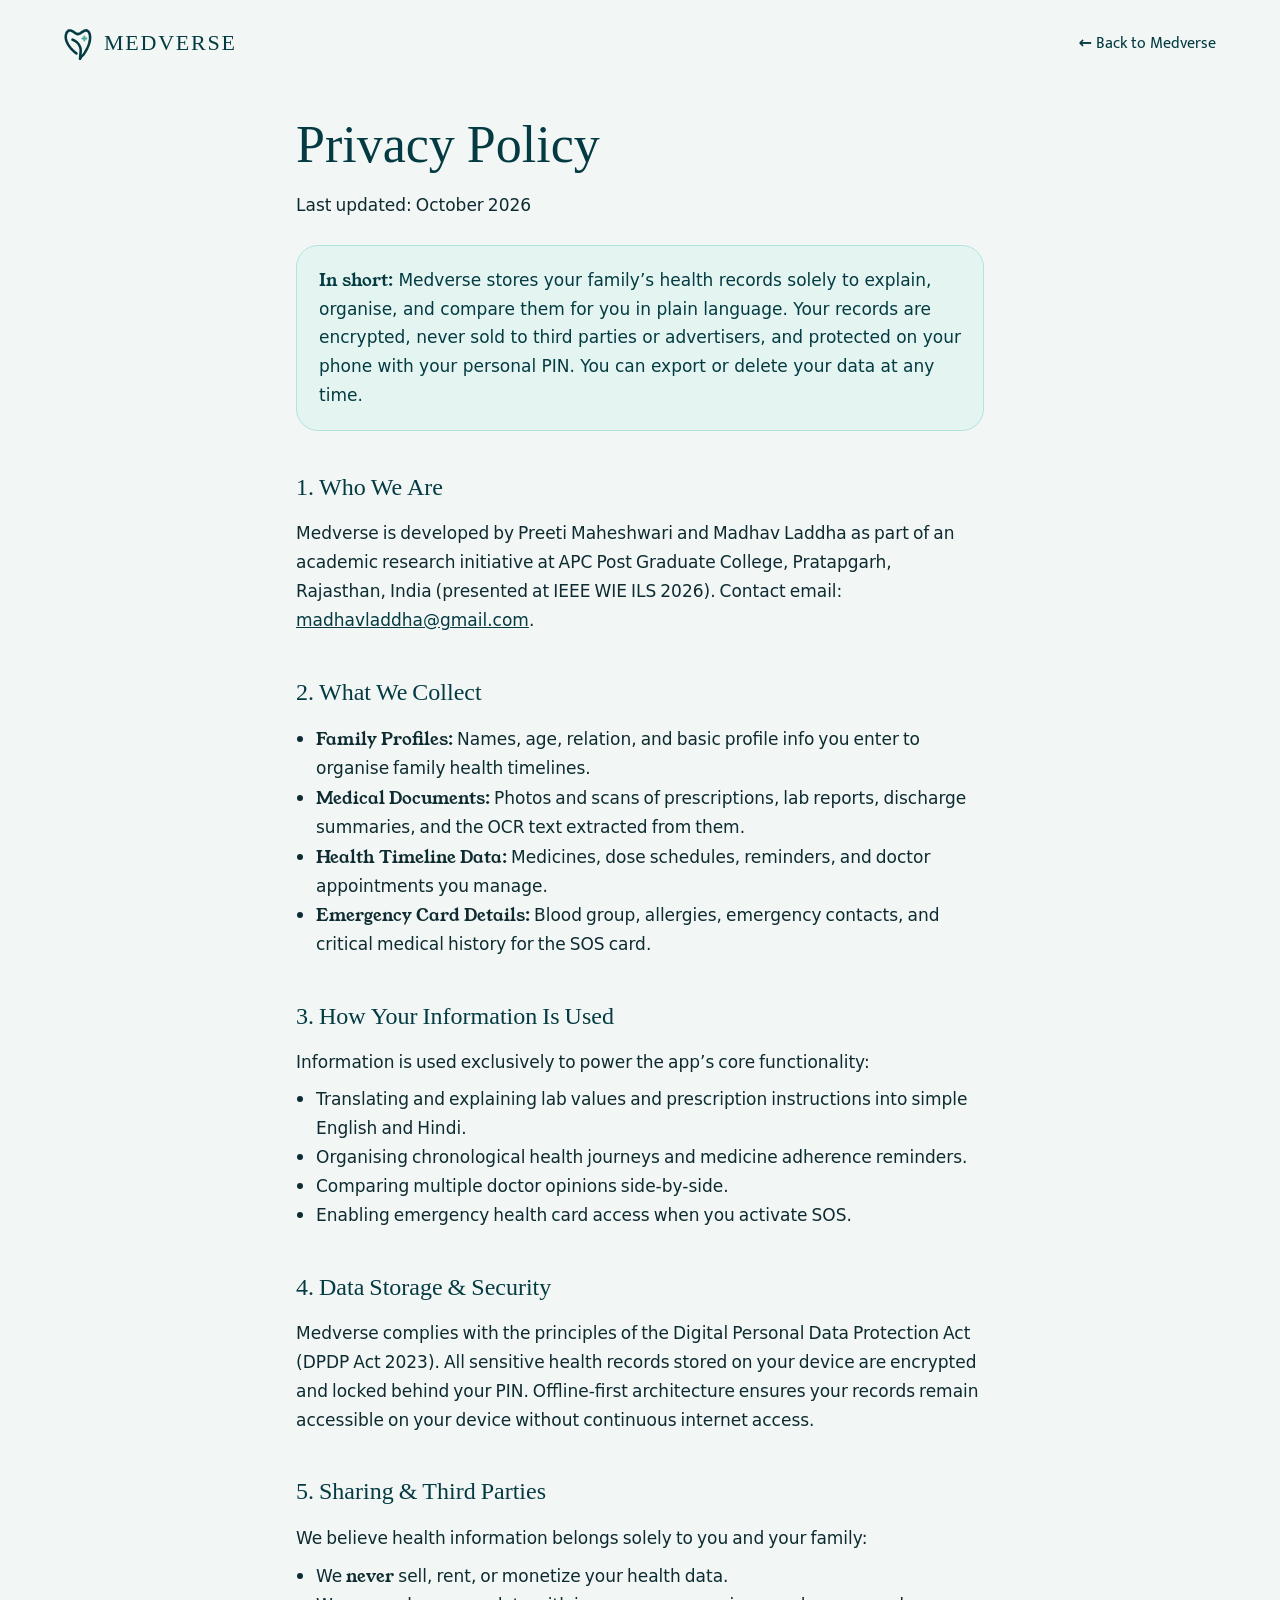
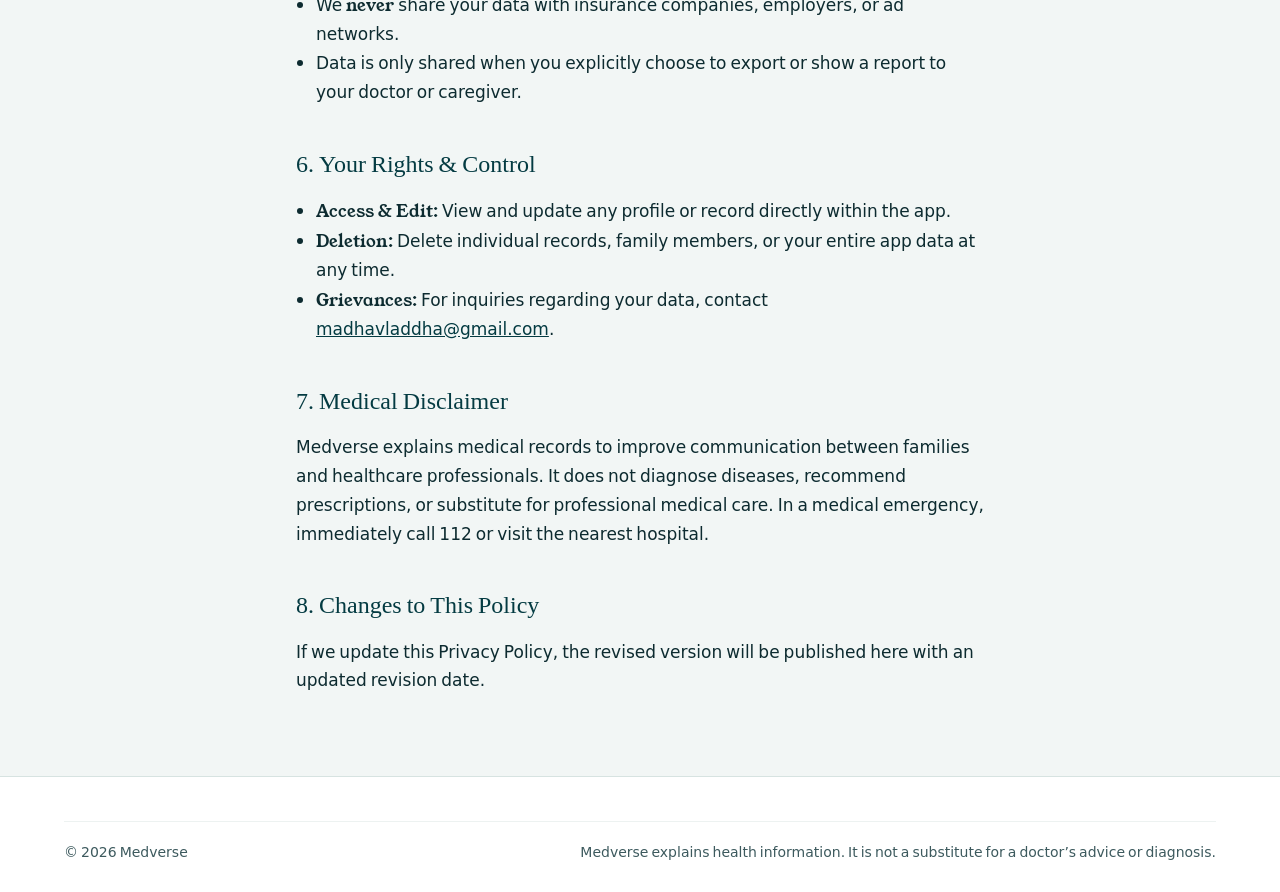
==== site/privacy.html @ 2104d615 "feat(site): complete Medverse showcase website with full bilingual UI, interactive app simulator, fo" ====
<!doctype html>
<html lang="en">
<head>
  <meta charset="utf-8">
  <meta name="viewport" content="width=device-width, initial-scale=1">
  <title>Privacy Policy — Medverse</title>
  <meta name="description" content="How Medverse handles and protects your family's health information.">
  <meta name="theme-color" content="#043B42">
  <meta name="robots" content="index, follow">
  <link rel="icon" href="assets/img/favicon.svg" type="image/svg+xml">
  <link rel="preconnect" href="https://fonts.googleapis.com">
  <link rel="preconnect" href="https://fonts.gstatic.com" crossorigin>
  <link href="https://fonts.googleapis.com/css2?family=Young+Serif&family=Figtree:wght@400;500;600;700&family=Tiro+Devanagari+Hindi&family=Mukta:wght@400;500;600;700&display=swap" rel="stylesheet">
  <link rel="stylesheet" href="assets/css/site.css">
  <style>
    .policy { max-width: 46rem; margin: 0 auto; padding: 2rem 1.5rem 5rem; }
    .policy h1 { font-family: var(--serif); font-size: clamp(2.25rem, 4.5vw, 3.25rem); line-height: 1.15; margin-bottom: .75rem; color: var(--brand); }
    .policy h2 { font-family: var(--serif); font-size: 1.5rem; margin: 2.5rem 0 .75rem; color: var(--brand); }
    .policy p, .policy li { font-size: 1.0625rem; line-height: 1.7; color: var(--ink); }
    .policy p + p { margin-top: .875rem; }
    .policy ul { padding-left: 1.25rem; margin: .5rem 0; }
    .policy .summary { background: var(--mint-soft); border-radius: var(--r-tile); padding: 1.25rem 1.375rem; margin: 1.5rem 0; border: 1px solid var(--mint); }
    .policy .summary p { color: var(--brand); font-weight: 500; }
    .back { display: inline-flex; align-items: center; gap: .5rem; min-height: 2.75rem; font-weight: 600; text-decoration: none; color: var(--brand); }
    .back:hover { text-decoration: underline; }
  </style>
</head>
<body>
<header class="site-header">
  <div class="wrap">
    <a class="brand" href="index.html" aria-label="Medverse home">
      <svg width="28" height="33" viewBox="-6 -6 99 112" fill="none" aria-hidden="true"><path d="M50.8 100 L55.4 92.8 L62.2 86.8 L67.1 79.6 L71.7 71.9 L76.1 63.5 L79.9 55.1 L82.8 46.7 L85 38.3 L86.2 29.9 L86.2 21.6 L84.8 13.2 L81.1 5.1 L73.9 0 L65.5 1.6 L57.7 6.3 L50.5 11.4 L42.1 13.7 L34 9.9 L26.9 4.9 L18.8 .7 L10.4 .6 L4 6.9 L.9 15.3 L0 23.7 L1 32 L3.7 40.4 L7.7 48.8 L12.5 56.3 L18.1 63.5 L24.5 70.1 L31.3 76.4 L38.2 81.7" stroke="#043B42" stroke-width="9" stroke-linecap="round" stroke-linejoin="round"/><path d="M23.9 32.9 L32.2 36.7 L39.7 42.1 L46 49.1 L50.4 57.2 L52.8 65.6 L53.1 72 L50.8 100" stroke="#043B42" stroke-width="9" stroke-linecap="round" stroke-linejoin="round"/><path d="M66 22v14M59 29h14" stroke="#4FA89E" stroke-width="7" stroke-linecap="round"/></svg>
      <span class="brand-word">MEDVERSE</span>
    </a>
    <a class="back" href="index.html">← Back to Medverse</a>
  </div>
</header>

<main class="policy">
  <h1>Privacy Policy</h1>
  <p class="muted">Last updated: October 2026</p>

  <div class="summary">
    <p><strong>In short:</strong> Medverse stores your family’s health records solely to explain, organise, and compare them for you in plain language. Your records are encrypted, never sold to third parties or advertisers, and protected on your phone with your personal PIN. You can export or delete your data at any time.</p>
  </div>

  <h2>1. Who We Are</h2>
  <p>Medverse is developed by Preeti Maheshwari and Madhav Laddha as part of an academic research initiative at APC Post Graduate College, Pratapgarh, Rajasthan, India (presented at IEEE WIE ILS 2026). Contact email: <a href="mailto:madhavladdha@gmail.com">madhavladdha@gmail.com</a>.</p>

  <h2>2. What We Collect</h2>
  <ul>
    <li><strong>Family Profiles:</strong> Names, age, relation, and basic profile info you enter to organise family health timelines.</li>
    <li><strong>Medical Documents:</strong> Photos and scans of prescriptions, lab reports, discharge summaries, and the OCR text extracted from them.</li>
    <li><strong>Health Timeline Data:</strong> Medicines, dose schedules, reminders, and doctor appointments you manage.</li>
    <li><strong>Emergency Card Details:</strong> Blood group, allergies, emergency contacts, and critical medical history for the SOS card.</li>
  </ul>

  <h2>3. How Your Information Is Used</h2>
  <p>Information is used exclusively to power the app’s core functionality:</p>
  <ul>
    <li>Translating and explaining lab values and prescription instructions into simple English and Hindi.</li>
    <li>Organising chronological health journeys and medicine adherence reminders.</li>
    <li>Comparing multiple doctor opinions side-by-side.</li>
    <li>Enabling emergency health card access when you activate SOS.</li>
  </ul>

  <h2>4. Data Storage &amp; Security</h2>
  <p>Medverse complies with the principles of the Digital Personal Data Protection Act (DPDP Act 2023). All sensitive health records stored on your device are encrypted and locked behind your PIN. Offline-first architecture ensures your records remain accessible on your device without continuous internet access.</p>

  <h2>5. Sharing &amp; Third Parties</h2>
  <p>We believe health information belongs solely to you and your family:</p>
  <ul>
    <li>We <strong>never</strong> sell, rent, or monetize your health data.</li>
    <li>We <strong>never</strong> share your data with insurance companies, employers, or ad networks.</li>
    <li>Data is only shared when you explicitly choose to export or show a report to your doctor or caregiver.</li>
  </ul>

  <h2>6. Your Rights &amp; Control</h2>
  <ul>
    <li><strong>Access &amp; Edit:</strong> View and update any profile or record directly within the app.</li>
    <li><strong>Deletion:</strong> Delete individual records, family members, or your entire app data at any time.</li>
    <li><strong>Grievances:</strong> For inquiries regarding your data, contact <a href="mailto:madhavladdha@gmail.com">madhavladdha@gmail.com</a>.</li>
  </ul>

  <h2>7. Medical Disclaimer</h2>
  <p>Medverse explains medical records to improve communication between families and healthcare professionals. It does not diagnose diseases, recommend prescriptions, or substitute for professional medical care. In a medical emergency, immediately call 112 or visit the nearest hospital.</p>

  <h2>8. Changes to This Policy</h2>
  <p>If we update this Privacy Policy, the revised version will be published here with an updated revision date.</p>
</main>

<footer class="site-footer">
  <div class="wrap">
    <div class="foot-bottom">
      <span>© 2026 Medverse</span>
      <span>Medverse explains health information. It is not a substitute for a doctor’s advice or diagnosis.</span>
    </div>
  </div>
</footer>
</body>
</html>
---- site/assets/css/site.css ----
/* Medverse website — same design tokens as the app (see DESIGN_SYSTEM.md in the app kit).
   All sizes are in rem so "Larger text" (html.is-comfort) scales the whole page. */

/* ---------- Fonts (self-hosted; Latin + Devanagari combined per family) ---------- */
@font-face { font-family: "MV Serif"; src: url("../fonts/young-serif-latin-400-normal.woff2") format("woff2"); font-weight: 400; font-display: swap; unicode-range: U+0000-00FF, U+0131, U+0152-0153, U+02BB-02BC, U+02C6, U+02DA, U+02DC, U+0304, U+0308, U+0329, U+2000-206F, U+20AC, U+2122, U+2191, U+2193, U+2212, U+2215, U+FEFF, U+FFFD; }
@font-face { font-family: "MV Serif"; src: url("../fonts/tiro-devanagari-hindi-devanagari-400-normal.woff2") format("woff2"); font-weight: 400; font-display: swap; unicode-range: U+0900-097F, U+1CD0-1CF9, U+200C-200D, U+20A8, U+20B9, U+20F0, U+25CC, U+A830-A839, U+A8E0-A8FF, U+11B00-11B09; }
@font-face { font-family: "MV Sans"; src: url("../fonts/figtree-latin-400-normal.woff2") format("woff2"); font-weight: 400; font-display: swap; unicode-range: U+0000-00FF, U+0131, U+0152-0153, U+02BB-02BC, U+02C6, U+02DA, U+02DC, U+0304, U+0308, U+0329, U+2000-206F, U+20AC, U+2122, U+2191, U+2193, U+2212, U+2215, U+FEFF, U+FFFD; }
@font-face { font-family: "MV Sans"; src: url("../fonts/figtree-latin-500-normal.woff2") format("woff2"); font-weight: 500; font-display: swap; unicode-range: U+0000-00FF, U+0131, U+0152-0153, U+02BB-02BC, U+02C6, U+02DA, U+02DC, U+0304, U+0308, U+0329, U+2000-206F, U+20AC, U+2122, U+2191, U+2193, U+2212, U+2215, U+FEFF, U+FFFD; }
@font-face { font-family: "MV Sans"; src: url("../fonts/figtree-latin-600-normal.woff2") format("woff2"); font-weight: 600; font-display: swap; unicode-range: U+0000-00FF, U+0131, U+0152-0153, U+02BB-02BC, U+02C6, U+02DA, U+02DC, U+0304, U+0308, U+0329, U+2000-206F, U+20AC, U+2122, U+2191, U+2193, U+2212, U+2215, U+FEFF, U+FFFD; }
@font-face { font-family: "MV Sans"; src: url("../fonts/figtree-latin-700-normal.woff2") format("woff2"); font-weight: 700; font-display: swap; unicode-range: U+0000-00FF, U+0131, U+0152-0153, U+02BB-02BC, U+02C6, U+02DA, U+02DC, U+0304, U+0308, U+0329, U+2000-206F, U+20AC, U+2122, U+2191, U+2193, U+2212, U+2215, U+FEFF, U+FFFD; }
@font-face { font-family: "MV Sans"; src: url("../fonts/mukta-devanagari-400-normal.woff2") format("woff2"); font-weight: 400; font-display: swap; unicode-range: U+0900-097F, U+1CD0-1CF9, U+200C-200D, U+20A8, U+20B9, U+20F0, U+25CC, U+A830-A839, U+A8E0-A8FF, U+11B00-11B09; }
@font-face { font-family: "MV Sans"; src: url("../fonts/mukta-devanagari-500-normal.woff2") format("woff2"); font-weight: 500; font-display: swap; unicode-range: U+0900-097F, U+1CD0-1CF9, U+200C-200D, U+20A8, U+20B9, U+20F0, U+25CC, U+A830-A839, U+A8E0-A8FF, U+11B00-11B09; }
@font-face { font-family: "MV Sans"; src: url("../fonts/mukta-devanagari-600-normal.woff2") format("woff2"); font-weight: 600; font-display: swap; unicode-range: U+0900-097F, U+1CD0-1CF9, U+200C-200D, U+20A8, U+20B9, U+20F0, U+25CC, U+A830-A839, U+A8E0-A8FF, U+11B00-11B09; }
@font-face { font-family: "MV Sans"; src: url("../fonts/mukta-devanagari-700-normal.woff2") format("woff2"); font-weight: 700; font-display: swap; unicode-range: U+0900-097F, U+1CD0-1CF9, U+200C-200D, U+20A8, U+20B9, U+20F0, U+25CC, U+A830-A839, U+A8E0-A8FF, U+11B00-11B09; }

/* ---------- Tokens ---------- */
:root {
  --brand: #043B42;
  --mint: #B2E4DE;
  --mint-soft: #E3F4F1;
  --mint-deep: #1F6F68;
  --ring-teal: #1F8C80;
  --bg: #F2F6F5;
  --surface: #FFFFFF;
  --ink: #0D2B30;
  --ink-2: #3D5A5E;
  --line: #D7E3E1;
  --line-soft: #EDF2F1;
  --track: #DCE7E5;
  --dashed: #9DB7B4;
  --alert: #B4410C;
  --alert-node: #D2571C;
  --alert-soft: #FCEBDD;
  --alert-ink: #8A3108;
  --sos: #B42318;
  --on-brand-muted: #D6EFEB;
  --plus: #4FA89E;

  --serif: "MV Serif", Georgia, "Noto Serif Devanagari", serif;
  --sans: "MV Sans", "Segoe UI", system-ui, -apple-system, "Noto Sans Devanagari", sans-serif;
  --mono: ui-monospace, "SFMono-Regular", Menlo, Consolas, monospace;

  --r-hero: 28px; --r-card: 24px; --r-tile: 22px; --r-pill: 999px;
  --shadow-card: 0 1px 0 var(--line), 0 16px 40px rgba(4, 59, 66, 0.08);
  --shadow-cta: 0 10px 24px rgba(4, 59, 66, 0.25);
  --track-wide: 0.16em; --track-small: 0.1em;
  --max: 75rem; /* 1200px */
  --pad: 1.5rem;
}
:root:lang(hi) { --track-wide: 0; --track-small: 0; }

/* ---------- Base ---------- */
*, *::before, *::after { box-sizing: border-box; }
html { font-size: 100%; -webkit-text-size-adjust: 100%; scroll-behavior: smooth; }
html.is-comfort { font-size: 118%; }
body { margin: 0; background: var(--bg); color: var(--ink); font-family: var(--sans); font-size: 1rem; line-height: 1.55; overflow-x: hidden; }
main { overflow-x: clip; }
img, svg { display: block; max-width: 100%; }
a { color: var(--brand); }
a:hover { color: var(--ink); }
button { font: inherit; color: inherit; }
h1, h2, h3 { margin: 0; font-weight: 400; }
p { margin: 0; }
:focus-visible { outline: 3px solid var(--ring-teal); outline-offset: 3px; border-radius: 6px; }
[hidden] { display: none !important; }
.visually-hidden { position: absolute !important; width: 1px; height: 1px; overflow: hidden; clip: rect(0 0 0 0); white-space: nowrap; }
.skip { position: absolute; left: 1rem; top: -4rem; z-index: 100; background: var(--brand); color: #fff; padding: .75rem 1rem; border-radius: 12px; text-decoration: none; font-weight: 700; }
.skip:focus { top: 1rem; }
@media (prefers-reduced-motion: reduce) { html { scroll-behavior: auto; } *, *::before, *::after { animation-duration: .001ms !important; animation-iteration-count: 1 !important; transition-duration: .001ms !important; } }

.wrap { max-width: var(--max); margin: 0 auto; padding-left: var(--pad); padding-right: var(--pad); }
.eyebrow { font-size: .875rem; font-weight: 700; letter-spacing: var(--track-wide); color: var(--mint-deep); }
.h2 { font-family: var(--serif); font-size: clamp(2rem, 3.8vw, 3rem); line-height: 1.18; text-wrap: balance; }
.lead { font-size: clamp(1.125rem, 1.6vw, 1.3125rem); line-height: 1.6; color: var(--ink-2); }
.body-lg { font-size: 1.1875rem; line-height: 1.6; color: var(--ink-2); }
.muted { color: var(--ink-2); }
.center { text-align: center; align-items: center; }
.stack { display: flex; flex-direction: column; }
.section-head { display: flex; flex-direction: column; gap: .875rem; }
.section-head.center { max-width: 49rem; margin: 0 auto; }

/* ---------- Buttons ---------- */
.btn { display: inline-flex; align-items: center; justify-content: center; gap: .75rem; min-height: 3.625rem; padding: 0 1.625rem; border-radius: var(--r-pill); font-size: 1.125rem; font-weight: 700; text-decoration: none; border: 0; cursor: pointer; }
.btn-primary { background: var(--brand); color: #fff; box-shadow: var(--shadow-cta); }
.btn-primary:hover { color: #fff; background: #06505a; }
.btn-primary svg { stroke: var(--mint); }
.btn-outline { border: 1.5px solid var(--dashed); color: var(--brand); font-weight: 600; font-size: 1.0625rem; }
.btn-outline:hover { background: var(--surface); }
.btn .sub { display: block; font-size: .8125rem; font-weight: 500; color: var(--mint); }
.btn-stack { display: flex; flex-direction: column; line-height: 1.2; text-align: left; }
.chip-btn { min-height: 2.75rem; padding: 0 1rem; border-radius: var(--r-pill); border: 1.5px solid var(--line); background: var(--surface); color: var(--brand); font-weight: 600; font-size: 1rem; cursor: pointer; display: inline-flex; align-items: center; gap: .25rem; text-decoration: none; }
.chip-btn[aria-pressed="true"] { background: var(--brand); border-color: var(--brand); color: var(--mint); }
.chip-btn.small-dl { background: var(--brand); color: #fff; border-color: var(--brand); font-weight: 700; font-size: .9375rem; }
.chip-btn.small-dl svg { stroke: var(--mint); }

/* segmented toggles */
.seg { display: inline-flex; flex-wrap: wrap; gap: .25rem; padding: .25rem; background: #E3ECEA; border-radius: var(--r-pill); align-self: flex-start; }
.seg button { min-height: 2.75rem; padding: 0 1rem; border: 0; border-radius: var(--r-pill); background: transparent; color: var(--brand); font-weight: 700; font-size: .9375rem; cursor: pointer; transition: background .2s, color .2s; }
.seg button[aria-pressed="true"] { background: var(--brand); color: #fff; box-shadow: 0 2px 6px rgba(4, 59, 66, .2); }

/* ---------- Header ---------- */
.site-header .wrap { display: flex; flex-wrap: wrap; row-gap: .75rem; align-items: center; justify-content: space-between; gap: 1.25rem; padding-top: 1.375rem; padding-bottom: 1.375rem; }
.brand { display: flex; align-items: center; gap: .75rem; text-decoration: none; color: var(--brand); }
.brand-word { font-family: var(--serif); font-size: 1.375rem; letter-spacing: .08em; }
.main-nav { display: flex; gap: .125rem; }
.main-nav a { padding: .75rem; font-size: 1rem; font-weight: 500; color: var(--ink-2); text-decoration: none; border-radius: 10px; }
.main-nav a:hover { color: var(--brand); background: var(--surface); }
.header-actions { display: flex; align-items: center; gap: .5rem; }
.comfort-btn { min-width: 3rem; font-family: var(--serif); align-items: baseline; }
.comfort-btn .a { font-size: 1.0625rem; } .comfort-btn .p { font-size: .8125rem; }
@media (max-width: 54rem) { .main-nav { display: none; } }
@media (max-width: 30rem) { .small-dl { display: none; } .brand-word { font-size: 1.125rem; } .site-header .wrap { gap: .75rem; } }

/* ---------- Hero ---------- */
.hero { display: grid; grid-template-columns: repeat(auto-fit, minmax(min(27.5rem, 100%), 1fr)); gap: 3rem; align-items: center; padding-top: 2rem; padding-bottom: 2.5rem; }
.hero-copy { display: flex; flex-direction: column; gap: 1.5rem; }
.hero h1 { font-family: var(--serif); font-size: clamp(2.5rem, 5.4vw, 4.25rem); line-height: 1.06; letter-spacing: -0.02em; text-wrap: balance; }
:lang(hi) .hero h1 { line-height: 1.3; letter-spacing: 0; }
.alt-line { display: flex; align-items: center; gap: .75rem; margin-top: -.375rem; font-family: var(--serif); font-size: 1.375rem; line-height: 1.4; color: var(--mint-deep); }
.alt-line::before { content: ""; flex: 0 0 1.75rem; height: 2px; background: var(--mint); border-radius: 1px; }
.cta-row { display: flex; flex-wrap: wrap; gap: .75rem; align-items: center; }
.trust { display: flex; flex-wrap: wrap; gap: .625rem 1.375rem; padding: 0; margin: 0; list-style: none; font-size: .9375rem; color: var(--ink-2); }
.trust li { display: flex; align-items: center; gap: .5rem; }

.hero-visual { position: relative; display: flex; justify-content: center; padding: 1.25rem 0; }
@media (min-width: 70.01rem) { .hero-visual { padding: 5.25rem 0; } }
.big-heart { position: absolute; left: 50%; top: 50%; width: 44rem; height: 50rem; transform: translate(-46%, -50%); z-index: 0; pointer-events: none; max-width: none; }
.hero-copy { position: relative; z-index: 1; }
.big-heart .h-outer, .big-heart .h-leaf { stroke-dasharray: 1; stroke-dashoffset: 1; }
.js .big-heart .h-outer { animation: mvHeart 2.6s cubic-bezier(.65,0,.35,1) .2s forwards; }
.js .big-heart .h-leaf { animation: mvHeart 1.2s cubic-bezier(.65,0,.35,1) 2.2s forwards; }
.big-heart .h-plus { transform-box: fill-box; transform-origin: center; }
.js .big-heart .h-plus { opacity: 0; animation: mvPlus .6s cubic-bezier(.34,1.56,.64,1) 3.1s forwards; }
html:not(.js) .big-heart .h-outer, html:not(.js) .big-heart .h-leaf { stroke-dashoffset: 0; }
@keyframes mvHeart { to { stroke-dashoffset: 0; } }
@keyframes mvPlus { 0% { transform: scale(0); opacity: 0; } 70% { transform: scale(1.25); opacity: 1; } 100% { transform: scale(1); opacity: 1; } }
@media (prefers-reduced-motion: reduce) { .big-heart .h-outer, .big-heart .h-leaf { stroke-dashoffset: 0 !important; animation: none !important; } .js .big-heart .h-plus { opacity: 1; animation: none; } }
@media (max-width: 45rem) { .big-heart { display: none; } }

.anno { position: absolute; z-index: 3; max-width: 17rem; border-radius: 16px; padding: .75rem .875rem; display: flex; flex-direction: column; gap: .25rem; box-shadow: 0 12px 30px rgba(4, 59, 66, .14); }
.anno b { font-size: .75rem; letter-spacing: var(--track-small); }
.anno span { font-size: .9375rem; font-weight: 600; line-height: 1.4; }
.anno-1 { left: 4%; top: 0; background: var(--surface); }
.anno-1 b { color: var(--mint-deep); }
.anno-2 { right: 4%; bottom: 0; background: var(--brand); color: #fff; }
.anno-2 b { color: var(--mint); }
@media (max-width: 70rem) { .anno { display: none; } }

.phone { position: relative; z-index: 1; width: 25.875rem; max-width: 100%; padding: .75rem; border-radius: 3.25rem; background: var(--ink); box-shadow: 0 40px 80px rgba(4, 59, 66, .28); }
.phone-screen { height: 47.5rem; max-height: 80vh; border-radius: 2.5rem; overflow-y: auto; overflow-x: hidden; background: var(--bg); overscroll-behavior: contain; position: relative; }

/* ---------- Thread connectors ---------- */
.link { display: flex; flex-direction: column; align-items: center; padding: .5rem 0; }
.link-line { width: 3px; height: 5.625rem; background: var(--mint); border-radius: 2px; transform-origin: top; }
.js .link-line { transform: scaleY(0); transition: transform .9s cubic-bezier(.65,0,.35,1); }
.js .link.is-in .link-line { transform: scaleY(1); }
.link-node { width: 1.75rem; height: 1.75rem; border-radius: 50%; background: var(--surface); border: 3px solid var(--brand); box-shadow: 0 0 0 6px rgba(4, 59, 66, .08); }

/* ---------- Sections ---------- */
.section { padding-top: 1.25rem; padding-bottom: 2.5rem; display: flex; flex-direction: column; gap: 2.125rem; }

.stats { display: grid; grid-template-columns: repeat(auto-fit, minmax(min(15rem, 100%), 1fr)); gap: 1rem; padding: 0; margin: 0; list-style: none; width: 100%; }
.stat { background: var(--surface); border-radius: var(--r-hero); padding: 1.75rem 1.375rem; display: flex; flex-direction: column; align-items: center; gap: 1rem; text-align: center; }
.ring { position: relative; width: 8.25rem; height: 8.25rem; }
.ring svg { width: 100%; height: 100%; transform: rotate(-90deg); }
.ring .num { position: absolute; inset: 0; display: flex; align-items: center; justify-content: center; font-family: var(--serif); font-size: 1.875rem; color: var(--brand); }
.ring.alert .num { color: var(--alert); }
.stat p { font-size: 1.0625rem; line-height: 1.5; font-weight: 500; }
.note { font-size: .875rem; color: var(--ink-2); }

/* How it works */
.steps { position: relative; display: flex; flex-direction: column; gap: 3.75rem; }
.steps::before { content: ""; position: absolute; left: 21px; top: 30px; bottom: 30px; width: 3px; background: var(--track); border-radius: 2px; }
.step { position: relative; display: flex; gap: 1.625rem; }
.step-num { flex: 0 0 44px; height: 44px; border-radius: 50%; background: var(--mint); color: var(--brand); display: flex; align-items: center; justify-content: center; font-family: var(--serif); font-size: 1.1875rem; position: relative; z-index: 1; }
.step-body { flex: 1; min-width: 0; display: grid; grid-template-columns: repeat(auto-fit, minmax(min(21.25rem, 100%), 1fr)); gap: 2rem; align-items: center; }
.step h3 { font-family: var(--serif); font-size: 2.125rem; line-height: 1.2; }
.step .text { display: flex; flex-direction: column; gap: .875rem; }
.demo { display: flex; flex-direction: column; gap: .75rem; min-width: 0; }
.card { background: var(--surface); border-radius: var(--r-hero); padding: 1.5rem; box-shadow: var(--shadow-card); display: flex; flex-direction: column; gap: .875rem; }
.swap-in { animation: mvFade .35s ease-out both; }
@keyframes mvFade { from { opacity: 0; transform: translateY(6px); } to { opacity: 1; transform: none; } }

.tag { flex: 0 0 auto; display: inline-block; font-size: .8125rem; font-weight: 700; padding: .3125rem .625rem; border-radius: var(--r-pill); white-space: nowrap; }
.tag-alert { color: var(--alert-ink); background: var(--alert-soft); }
.tag-mint { color: var(--mint-deep); background: var(--mint-soft); }
.tag-neutral { color: var(--ink-2); background: var(--bg); }
.row-between { display: flex; justify-content: space-between; align-items: center; gap: .5rem; flex-wrap: wrap; }
.mini-eyebrow { font-size: .8125rem; font-weight: 700; letter-spacing: var(--track-small); color: var(--ink-2); }

.printed { background: #FFFDF8; border: 1px solid #E5E0D3; border-radius: 20px; padding: 1.375rem; display: flex; flex-direction: column; gap: .625rem; font-family: var(--mono); font-size: .875rem; line-height: 1.6; color: #2E2A22; box-shadow: 0 16px 40px rgba(4, 59, 66, .08); overflow-x: auto; }
.printed .p-head { display: flex; justify-content: space-between; gap: .625rem; border-bottom: 1px dashed #CFC8B6; padding-bottom: .5rem; font-weight: 700; }
.printed .p-row { display: grid; grid-template-columns: minmax(7rem, 1.4fr) 4.375rem 4.375rem minmax(5rem, 1fr); gap: .375rem; }
.printed .p-row.hl { background: var(--alert-soft); margin: 0 -.5rem; padding: .125rem .5rem; border-radius: 6px; font-weight: 700; }
.printed .p-foot { border-top: 1px dashed #CFC8B6; padding-top: .5rem; }
.printed .p-note { font-family: var(--sans); font-size: .9375rem; color: #6B5F45; margin-top: .25rem; }

.value-line { display: flex; align-items: baseline; gap: .625rem; flex-wrap: wrap; }
.value-line .name { font-size: 1.1875rem; font-weight: 600; }
.value-line .big { font-family: var(--serif); font-size: 2.5rem; line-height: 1; color: var(--alert); }
.range { display: flex; flex-direction: column; gap: .375rem; }
.range .bar { position: relative; height: 12px; border-radius: 6px; background: var(--line-soft); }
.range .normal { position: absolute; left: 22%; width: 36%; top: 0; bottom: 0; background: var(--mint); border-radius: 6px; }
.range .dot { position: absolute; left: 84%; top: -5px; width: 22px; height: 22px; margin-left: -11px; border-radius: 50%; background: var(--alert); border: 3px solid #fff; box-shadow: 0 1px 4px rgba(0, 0, 0, .2); }
.range .labels { position: relative; height: 1.25rem; font-size: .8125rem; color: var(--ink-2); }
.range .labels span { position: absolute; }
.range .labels .l1 { left: 22%; } .range .labels .l2 { left: 40%; transform: translateX(-50%); font-weight: 600; color: var(--mint-deep); } .range .labels .l3 { left: 58%; transform: translateX(-50%); }
.pill-row { display: flex; gap: .625rem; flex-wrap: wrap; }
.soft-pill { min-height: 2.5rem; padding: 0 .875rem; border-radius: 1.25rem; font-size: .875rem; font-weight: 600; display: inline-flex; align-items: center; gap: .5rem; background: var(--bg); color: var(--ink-2); }
.soft-pill.mint { background: var(--mint-soft); color: var(--brand); font-weight: 700; }

.journey-head { display: flex; justify-content: space-between; align-items: baseline; gap: .625rem; }
.journey-head .t { font-family: var(--serif); font-size: 1.3125rem; }
.mini-thread { position: relative; list-style: none; margin: 0; padding: 0; }
.mini-thread::before { content: ""; position: absolute; left: calc(4.25rem + .625rem + 13px); top: 1.625rem; bottom: 2.125rem; width: 3px; background: var(--track); border-radius: 2px; }
.mini-thread li { position: relative; display: grid; grid-template-columns: 4.25rem 28px minmax(0, 1fr); column-gap: .625rem; padding: .75rem 0; }
.mini-thread li + li { border-top: 1px solid var(--line-soft); }
.mini-thread .d { font-size: .875rem; font-weight: 700; color: var(--brand); padding-top: .25rem; }
.mini-thread .n { width: 28px; height: 28px; border-radius: 50%; background: var(--mint-soft); display: flex; align-items: center; justify-content: center; position: relative; }
.mini-thread .n::after { content: ""; width: 10px; height: 10px; border-radius: 50%; background: var(--brand); }
.mini-thread .c { display: flex; flex-direction: column; gap: .25rem; min-width: 0; }
.mini-thread .c b { font-size: 1rem; font-weight: 600; line-height: 1.35; }
.mini-thread .c small { font-size: .875rem; color: var(--ink-2); line-height: 1.4; }
.mini-thread .tag, .tag.wrap { white-space: normal; line-height: 1.35; }

.cmp-title { font-family: var(--serif); font-size: 1.3125rem; }
.docs { display: grid; grid-template-columns: repeat(2, minmax(0, 1fr)); gap: .625rem; }
.doc { display: flex; gap: .625rem; align-items: center; border-radius: 16px; padding: .625rem .75rem; min-width: 0; }
.doc.a { background: var(--mint-soft); } .doc.b { background: var(--bg); }
.doc .letter { flex: 0 0 32px; height: 32px; border-radius: 50%; font-weight: 700; display: flex; align-items: center; justify-content: center; }
.doc.a .letter { background: var(--brand); color: var(--mint); }
.doc.b .letter { background: #fff; border: 2px solid var(--ink-2); color: var(--ink-2); }
.doc .who { display: flex; flex-direction: column; min-width: 0; }
.doc .who b { font-size: .9375rem; font-weight: 600; } .doc .who small { font-size: .8125rem; color: var(--ink-2); }
@media (max-width: 26rem) { .docs { grid-template-columns: 1fr; } }
.cmp-rows { display: flex; flex-direction: column; gap: .5rem; }
.cmp-row { display: flex; justify-content: space-between; gap: .625rem; align-items: flex-start; border: 1px solid var(--line-soft); border-radius: 14px; padding: .75rem .875rem; }
.cmp-row .what { display: flex; flex-direction: column; gap: .125rem; min-width: 0; }
.cmp-row .what b { font-size: .9375rem; font-weight: 600; }
.cmp-row .what span { font-size: .875rem; line-height: 1.5; color: var(--ink-2); white-space: pre-line; }
.agree-bar { display: flex; height: 12px; border-radius: 6px; overflow: hidden; gap: 3px; }
.legend { display: flex; flex-wrap: wrap; gap: .375rem 1rem; font-size: .8125rem; color: var(--ink-2); padding: 0; margin: 0; list-style: none; }
.legend li { display: flex; align-items: center; gap: .375rem; }
.legend i { width: 10px; height: 10px; border-radius: 50%; display: inline-block; }
.c-agree { background: var(--mint); } .c-differ { background: var(--alert-node); } .c-one { background: var(--track); }
.fake-btn { min-height: 3rem; border-radius: 1.5rem; background: var(--brand); color: #fff; font-size: 1rem; font-weight: 600; display: flex; align-items: center; justify-content: center; text-align: center; padding: 0 1rem; }

/* Features */
.features { display: grid; grid-template-columns: repeat(auto-fit, minmax(min(19rem, 100%), 1fr)); gap: .875rem; padding: 0; margin: 0; list-style: none; }
.feature { background: var(--surface); border-radius: var(--r-card); padding: 1.375rem; display: flex; flex-direction: column; gap: .75rem; }
.feature .ico { width: 48px; height: 48px; border-radius: 16px; background: var(--mint-soft); display: flex; align-items: center; justify-content: center; }
.feature .ico.warn { background: var(--alert-soft); }
.feature h3 { font-family: var(--sans); font-size: 1.1875rem; font-weight: 700; }
.feature p { font-size: 1rem; line-height: 1.55; color: var(--ink-2); }

/* Safety */
.safety { background: var(--brand); color: #fff; }
.safety .wrap { padding-top: 5rem; padding-bottom: 5rem; display: grid; grid-template-columns: repeat(auto-fit, minmax(min(26.25rem, 100%), 1fr)); gap: 3rem; align-items: start; }
.safety .eyebrow { color: var(--mint); }
.safety h2 { font-family: var(--serif); font-size: clamp(2.5rem, 5vw, 4rem); line-height: 1.12; white-space: pre-line; }
.safety .intro { font-size: 1.1875rem; line-height: 1.6; color: var(--on-brand-muted); max-width: 30em; }
.promises { display: flex; flex-direction: column; gap: .75rem; padding: 0; margin: 0; list-style: none; }
.promise { display: flex; gap: 1rem; align-items: flex-start; background: rgba(255,255,255,.06); border: 1px solid rgba(178,228,222,.2); border-radius: var(--r-tile); padding: 1.25rem; }
.promise .tick { flex: 0 0 36px; height: 36px; border-radius: 50%; background: var(--mint); display: flex; align-items: center; justify-content: center; }
.promise b { display: block; font-size: 1.125rem; line-height: 1.35; margin-bottom: .25rem; }
.promise span { font-size: 1rem; line-height: 1.55; color: var(--on-brand-muted); }

/* FAQ */
.faq { max-width: 55rem; margin: 0 auto; padding-top: 5rem; display: flex; flex-direction: column; gap: 1.75rem; }
.faq-list { display: flex; flex-direction: column; gap: .625rem; }
.faq details { background: var(--surface); border-radius: var(--r-tile); box-shadow: 0 1px 0 var(--line); transition: box-shadow .2s; }
.faq details[open] { box-shadow: var(--shadow-card); }
.faq summary { list-style: none; cursor: pointer; min-height: 4rem; padding: 1rem 1.25rem; display: flex; align-items: center; justify-content: space-between; gap: 1rem; font-size: 1.125rem; font-weight: 700; line-height: 1.4; border-radius: var(--r-tile); }
.faq summary::-webkit-details-marker { display: none; }
.faq .pm { flex: 0 0 36px; height: 36px; border-radius: 50%; background: var(--mint-soft); color: var(--brand); display: flex; align-items: center; justify-content: center; transition: transform .25s, background .2s; }
.faq details[open] .pm { transform: rotate(45deg); background: var(--brand); color: var(--mint); }
.faq details p { padding: 0 1.25rem 1.25rem; font-size: 1.0625rem; line-height: 1.6; color: var(--ink-2); }

/* Download */
.download { padding-top: 5rem; padding-bottom: 2.5rem; }
.dl-card { background: var(--surface); border-radius: 2.25rem; padding: clamp(1.5rem, 4vw, 3rem); display: grid; grid-template-columns: repeat(auto-fit, minmax(min(25rem, 100%), 1fr)); gap: 2.5rem; box-shadow: 0 1px 0 var(--line), 0 20px 50px rgba(4, 59, 66, .08); }
.dl-card .btn { align-self: flex-start; min-height: 3.75rem; }
.chips { display: flex; flex-wrap: wrap; gap: .5rem; padding: 0; margin: 0; list-style: none; }
.chips li { font-size: .875rem; font-weight: 600; color: var(--brand); background: var(--mint-soft); padding: .5rem .75rem; border-radius: var(--r-pill); }
.install { display: flex; flex-direction: column; gap: .875rem; padding: 0; margin: 0; list-style: none; counter-reset: s; }
.install li { display: flex; gap: .875rem; align-items: flex-start; font-size: 1.0625rem; line-height: 1.55; counter-increment: s; }
.install li::before { content: counter(s); flex: 0 0 36px; height: 36px; border-radius: 50%; background: var(--brand); color: var(--mint); display: flex; align-items: center; justify-content: center; font-family: var(--serif); margin-top: -.25rem; }
.qr { display: flex; gap: 1rem; align-items: center; background: var(--bg); border-radius: var(--r-tile); padding: 1rem; margin-top: .375rem; }
.qr-box { flex: 0 0 6.5rem; height: 6.5rem; border-radius: 14px; background: #fff; display: flex; align-items: center; justify-content: center; overflow: hidden; }
.qr-box.placeholder { border: 2px dashed var(--dashed); font-size: .75rem; font-weight: 600; color: var(--ink-2); text-align: center; padding: .375rem; }

/* Team */
.team { padding-top: 2.5rem; padding-bottom: 4.375rem; display: flex; flex-direction: column; gap: 1.875rem; }
.people { display: grid; grid-template-columns: repeat(auto-fit, minmax(min(20rem, 100%), 1fr)); gap: .875rem; }
.person { background: var(--surface); border-radius: var(--r-hero); padding: 1.5rem; display: flex; gap: 1.125rem; align-items: flex-start; }
.avatar { position: relative; flex: 0 0 72px; height: 72px; border-radius: 50%; border: 4px solid var(--ring-teal); display: flex; align-items: center; justify-content: center; }
.avatar span { width: 54px; height: 54px; border-radius: 50%; display: flex; align-items: center; justify-content: center; font-weight: 700; font-size: 1.125rem; background: var(--mint-soft); color: var(--brand); }
.avatar.dark span { background: var(--brand); color: var(--mint); }
.person h3 { font-family: var(--serif); font-size: 1.4375rem; }
.person .role { font-size: .9375rem; font-weight: 700; color: var(--mint-deep); }
.person p { font-size: 1rem; line-height: 1.55; color: var(--ink-2); margin-top: .375rem; }
.academic { display: flex; flex-wrap: wrap; align-items: center; gap: .875rem 1.5rem; background: var(--mint-soft); border-radius: var(--r-tile); padding: 1.125rem 1.375rem; }
.academic b { font-size: .8125rem; letter-spacing: var(--track-small); color: var(--mint-deep); }
.academic strong { font-size: 1rem; color: var(--brand); }

/* Footer */
.site-footer { border-top: 1px solid var(--line); background: var(--surface); }
.site-footer .wrap { padding-top: 2.75rem; padding-bottom: 1.75rem; display: flex; flex-direction: column; gap: 1.75rem; }
.foot-grid { display: grid; grid-template-columns: repeat(auto-fit, minmax(min(13.75rem, 100%), 1fr)); gap: 1.75rem; }
.foot-grid h2 { font-family: var(--sans); font-size: .8125rem; font-weight: 700; letter-spacing: var(--track-small); color: var(--ink-2); margin-bottom: .375rem; }
.foot-grid ul { list-style: none; margin: 0; padding: 0; }
.foot-grid a { font-size: 1rem; text-decoration: none; min-height: 2.25rem; display: inline-flex; align-items: center; }
.foot-bottom { display: flex; flex-wrap: wrap; justify-content: space-between; gap: .625rem; border-top: 1px solid var(--line-soft); padding-top: 1.25rem; font-size: .875rem; color: var(--ink-2); }

/* =================== App demo inside the phone =================== */
.app { font-size: 1rem; color: var(--ink); padding-bottom: 6.5rem; }
.app-top { padding: 1.25rem 1.25rem 0; display: flex; flex-direction: column; gap: .75rem; }
.app-row { display: flex; align-items: center; justify-content: space-between; gap: .625rem; }
.app-hello { display: flex; align-items: center; gap: .625rem; color: var(--ink-2); font-weight: 500; }
.app-bell { position: relative; width: 44px; height: 44px; border-radius: 50%; border: 1.5px solid var(--line); background: #fff; display: flex; align-items: center; justify-content: center; }
.app-bell i { position: absolute; top: -4px; right: -4px; min-width: 20px; height: 20px; border-radius: 10px; background: var(--alert); color: #fff; font-style: normal; font-size: .75rem; font-weight: 700; display: flex; align-items: center; justify-content: center; border: 2px solid var(--bg); padding: 0 4px; }
.app-sos { position: relative; overflow: hidden; height: 44px; padding: 0 1rem; border-radius: 22px; border: 0; background: var(--sos); color: #fff; font-weight: 700; letter-spacing: .08em; cursor: pointer; touch-action: none; user-select: none; -webkit-user-select: none; }
.app-sos .fill { position: absolute; inset: 0 auto 0 0; width: 0; background: rgba(255,255,255,.32); }
.app-sos.holding .fill { width: 100%; transition: width 1.5s linear; }
.app-sos span { position: relative; }
.app-title { display: flex; align-items: baseline; justify-content: space-between; gap: .5rem; }
.app-title h3 { font-family: var(--serif); font-size: 1.875rem; line-height: 1.2; }
.app-title small { font-size: .875rem; color: var(--ink-2); white-space: nowrap; }
.app-family { padding: 1rem .75rem 0; display: grid; grid-template-columns: repeat(4, minmax(0, 1fr)); gap: .25rem; }
.member { border: 0; background: transparent; border-radius: 18px; padding: .375rem 0; display: flex; flex-direction: column; align-items: center; gap: .375rem; cursor: pointer; transition: background .2s, box-shadow .2s; }
.member[aria-pressed="true"] { background: #fff; box-shadow: 0 6px 16px rgba(4,59,66,.1); }
.member .r { position: relative; width: 66px; height: 66px; display: flex; align-items: center; justify-content: center; }
.member .r svg { position: absolute; inset: 0; transform: rotate(-90deg); }
.member .r circle.fg { transition: stroke-dasharray .7s cubic-bezier(.65,0,.35,1); }
.member .seal { width: 50px; height: 50px; border-radius: 50%; display: flex; align-items: center; justify-content: center; font-weight: 700; background: var(--mint-soft); color: var(--brand); position: relative; }
.member[aria-pressed="true"] .seal { background: var(--brand); color: var(--mint); }
.member .nm { font-size: .9375rem; font-weight: 600; line-height: 1.15; }
.member .st { font-size: .8125rem; color: var(--ink-2); line-height: 1.15; text-align: center; }
.member .st.alert { color: #A63C0B; font-weight: 700; }
.member.ghost .r { border: 2px dashed var(--dashed); border-radius: 50%; }
.member.ghost .nm { color: var(--mint-deep); }
.today { margin: 1rem 1.25rem 0; border-radius: var(--r-hero); background: #fff; overflow: hidden; box-shadow: 0 1px 0 var(--line), 0 10px 28px rgba(4,59,66,.08); }
.band { background: var(--brand); color: #fff; padding: 1.25rem 1.25rem 1.375rem; display: flex; flex-direction: column; gap: .375rem; transition: background .4s; }
.band.alert { background: #8A3108; }
.band small { font-size: .8125rem; font-weight: 600; letter-spacing: var(--track-small); color: var(--mint); }
.band.alert small { color: #FFD3B8; }
.band h4 { margin: 0; font-family: var(--serif); font-weight: 400; font-size: 1.5625rem; line-height: 1.25; }
.thread { list-style: none; margin: 0; padding: .5rem 1rem .625rem; }
.thread li { position: relative; display: grid; grid-template-columns: 4.125rem 28px minmax(0, 1fr); column-gap: .625rem; padding: .875rem 0; }
.thread li + li { border-top: 1px solid var(--line-soft); }
.thread .ln { position: absolute; left: calc(4.125rem + .625rem + 12.5px); top: 28px; bottom: -29px; width: 3px; border-radius: 2px; background: var(--track); transform-origin: top; animation: mvSeg .36s ease-in-out both; animation-delay: calc(var(--i) * 320ms + 320ms); z-index: 0; }
.thread .ln.done { background: var(--mint); } .thread .ln.alert { background: #F2B48F; }
.thread .t { font-size: .875rem; font-weight: 700; color: var(--brand); padding-top: .3125rem; line-height: 1.25; }
.thread .node { position: relative; z-index: 1; width: 28px; height: 28px; border-radius: 50%; display: flex; align-items: center; justify-content: center; animation: mvPop .42s cubic-bezier(.34,1.56,.64,1) both; animation-delay: calc(var(--i) * 320ms + 140ms); }
.thread .node.done { background: var(--mint); }
.thread .node.next { background: #fff; border: 3px solid var(--brand); box-shadow: 0 0 0 5px rgba(4,59,66,.1); }
.thread .node.later { background: #fff; border: 2px dashed #7FA6A1; }
.thread .node.alert { background: var(--alert-node); color: #fff; font-weight: 800; }
.thread .node.tick { animation: mvTick .52s cubic-bezier(.34,1.56,.64,1) both; }
.thread .body { display: flex; flex-direction: column; gap: .25rem; min-width: 0; animation: mvRise .42s ease-out both; animation-delay: calc(var(--i) * 320ms + 220ms); }
.thread .body b { font-size: 1.0625rem; font-weight: 600; line-height: 1.35; }
.thread .body b.dim { color: var(--ink-2); }
.thread .body small { font-size: .875rem; color: var(--ink-2); line-height: 1.45; }
.thread .act { align-self: flex-start; margin-top: .375rem; min-height: 44px; padding: 0 1.125rem; border-radius: 22px; border: 0; background: var(--brand); color: #fff; font-weight: 700; font-size: .9375rem; cursor: pointer; }
.thread .act.soft { background: var(--alert-soft); color: var(--alert-ink); }
.thread .tag { align-self: flex-start; margin-top: .25rem; }
@keyframes mvPop { from { transform: scale(.3); opacity: 0; } to { transform: scale(1); opacity: 1; } }
@keyframes mvRise { from { opacity: 0; transform: translateY(8px); } to { opacity: 1; transform: none; } }
@keyframes mvSeg { from { transform: scaleY(0); } to { transform: scaleY(1); } }
@keyframes mvTick { 0% { transform: scale(.6); } 60% { transform: scale(1.25); } 100% { transform: scale(1); } }
.app-section { padding: 1.75rem 1.25rem 0; display: flex; flex-direction: column; gap: .75rem; }
.app-section h4 { margin: 0; font-family: var(--serif); font-weight: 400; font-size: 1.4375rem; display: flex; align-items: center; gap: .625rem; }
.app-section h4 i { font-family: var(--sans); font-style: normal; font-size: .875rem; font-weight: 700; color: #fff; background: var(--alert); border-radius: 999px; padding: .1875rem .5625rem; }
.app-card { background: #fff; border-radius: var(--r-card); padding: 1.125rem; display: flex; flex-direction: column; gap: .875rem; box-shadow: 0 1px 0 var(--line), 0 8px 24px rgba(4,59,66,.06); }
.app-ask { background: #fff; border: 1.5px solid var(--line); border-radius: 30px; padding: .5rem .5rem .5rem 1.25rem; display: flex; align-items: center; gap: .75rem; min-height: 60px; }
.app-ask div { flex: 1; display: flex; flex-direction: column; } .app-ask b { font-size: 1rem; } .app-ask small { font-size: .875rem; color: var(--ink-2); }
.app-ask span { flex: 0 0 48px; height: 48px; border-radius: 50%; background: var(--mint); display: flex; align-items: center; justify-content: center; }
.app-pillars { display: grid; grid-template-columns: repeat(3, minmax(0, 1fr)); gap: .625rem; }
.app-pillars div { background: #fff; border-radius: var(--r-tile); padding: 1rem .75rem; display: flex; flex-direction: column; gap: .625rem; }
.app-pillars em { width: 44px; height: 44px; border-radius: 15px; background: var(--mint-soft); display: flex; align-items: center; justify-content: center; }
.app-pillars b { font-family: var(--serif); font-weight: 400; font-size: 1.0625rem; }
.app-nav { position: sticky; bottom: 0; margin-top: 1.75rem; background: #fff; border-top: 1px solid var(--line); height: 84px; display: grid; grid-template-columns: repeat(5, minmax(0, 1fr)); align-items: center; z-index: 4; }
.app-nav span { display: flex; flex-direction: column; align-items: center; gap: .25rem; font-size: .8125rem; color: var(--ink-2); font-weight: 500; }
.app-nav span.on { color: var(--brand); font-weight: 700; }
.app-nav .plus { width: 62px; height: 62px; margin-top: -30px; border-radius: 22px; background: var(--brand); display: flex; align-items: center; justify-content: center; border: 4px solid var(--bg); box-shadow: 0 8px 20px rgba(4,59,66,.3); }
.app-overlay { position: absolute; inset: 0; z-index: 10; background: rgba(66,10,6,.93); color: #fff; display: flex; flex-direction: column; align-items: center; text-align: center; gap: 1.5rem; padding: 7.5rem 1.75rem 2rem; }
.app-overlay .count { width: 150px; height: 150px; border-radius: 50%; background: var(--sos); display: flex; align-items: center; justify-content: center; font-family: var(--serif); font-size: 3.5rem; box-shadow: 0 0 0 14px rgba(229,72,77,.35); }
.app-overlay h4 { margin: 0; font-family: var(--serif); font-weight: 400; font-size: 1.5rem; line-height: 1.3; }
.app-overlay p { color: #FFD9D3; }
.app-overlay button { width: 100%; max-width: 20rem; height: 60px; border-radius: 30px; border: 0; background: #fff; color: #7A1610; font-size: 1.1875rem; font-weight: 700; cursor: pointer; margin-top: auto; }
.app-toast { position: absolute; left: 50%; top: 5rem; transform: translateX(-50%); width: calc(100% - 2.5rem); background: var(--ink); color: #fff; border-radius: 16px; padding: .75rem 1rem; font-size: .9375rem; text-align: center; z-index: 9; animation: mvFade .22s ease-out both; }
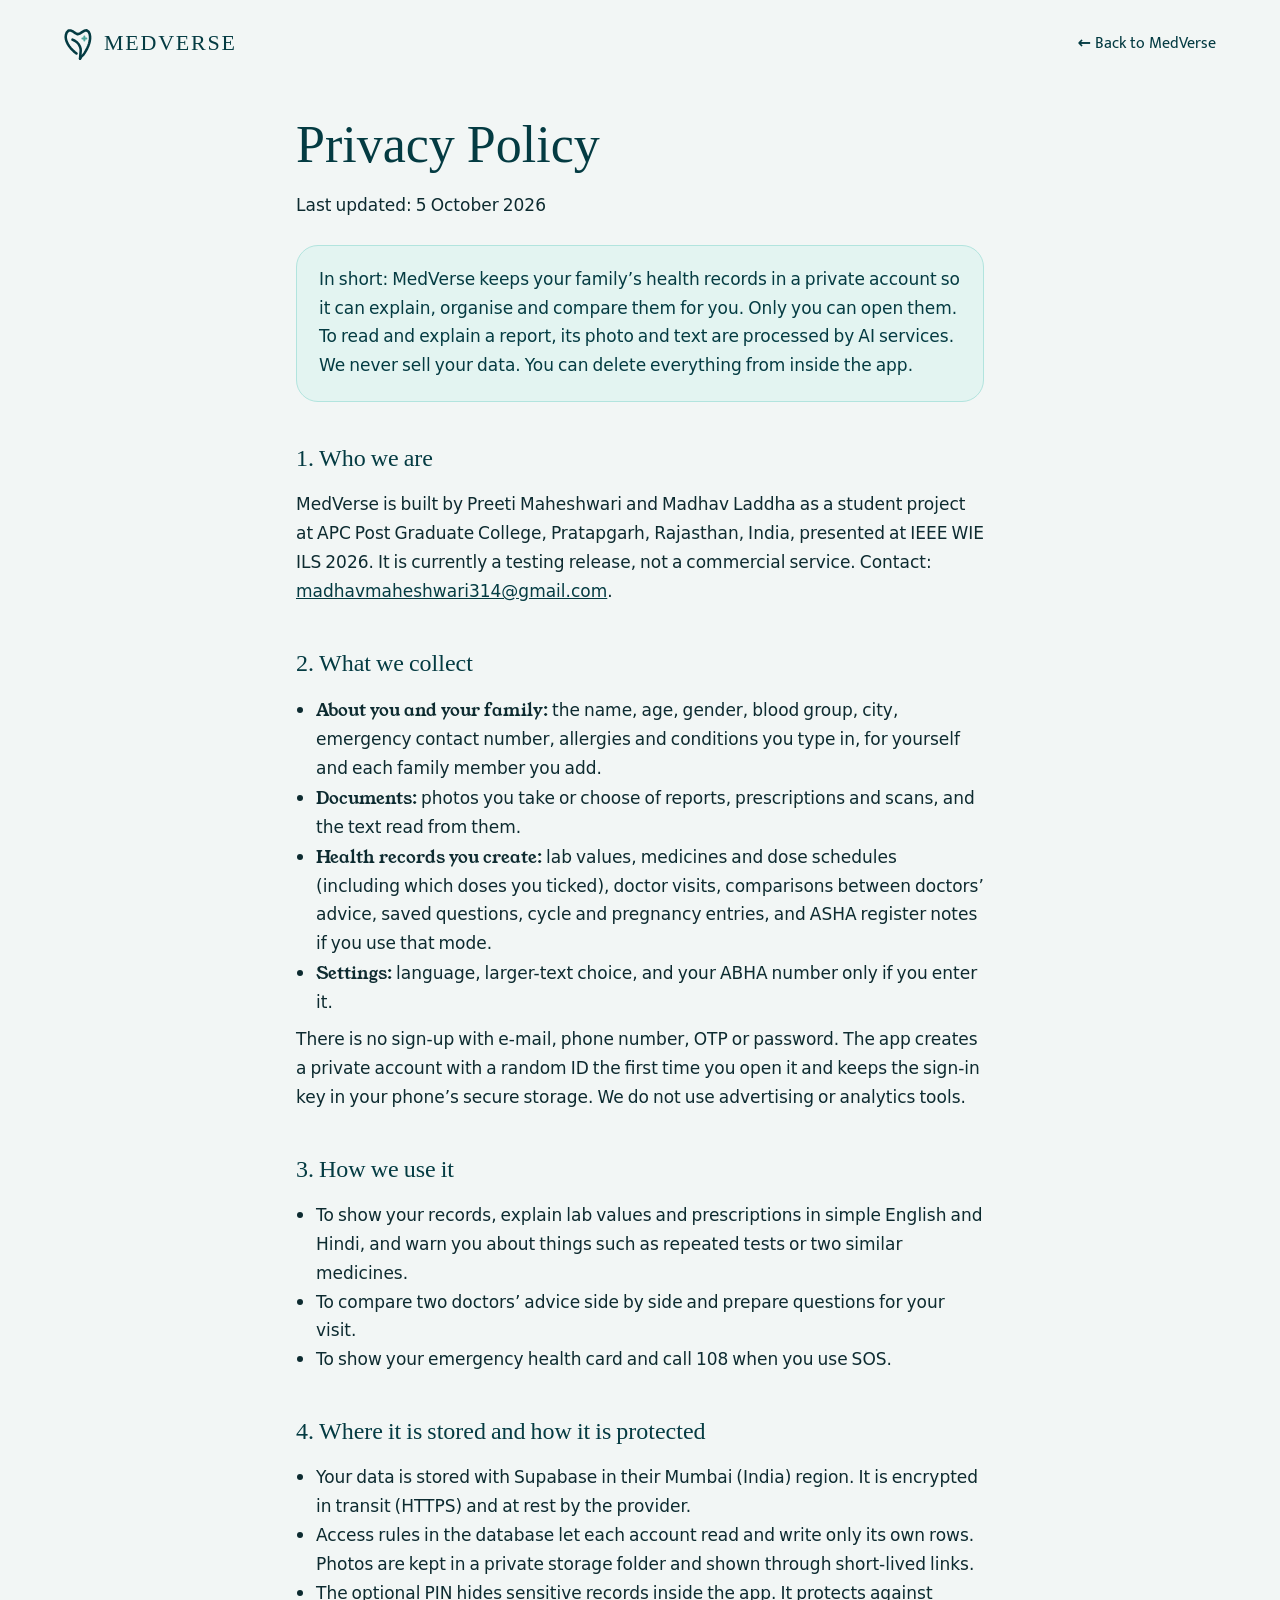
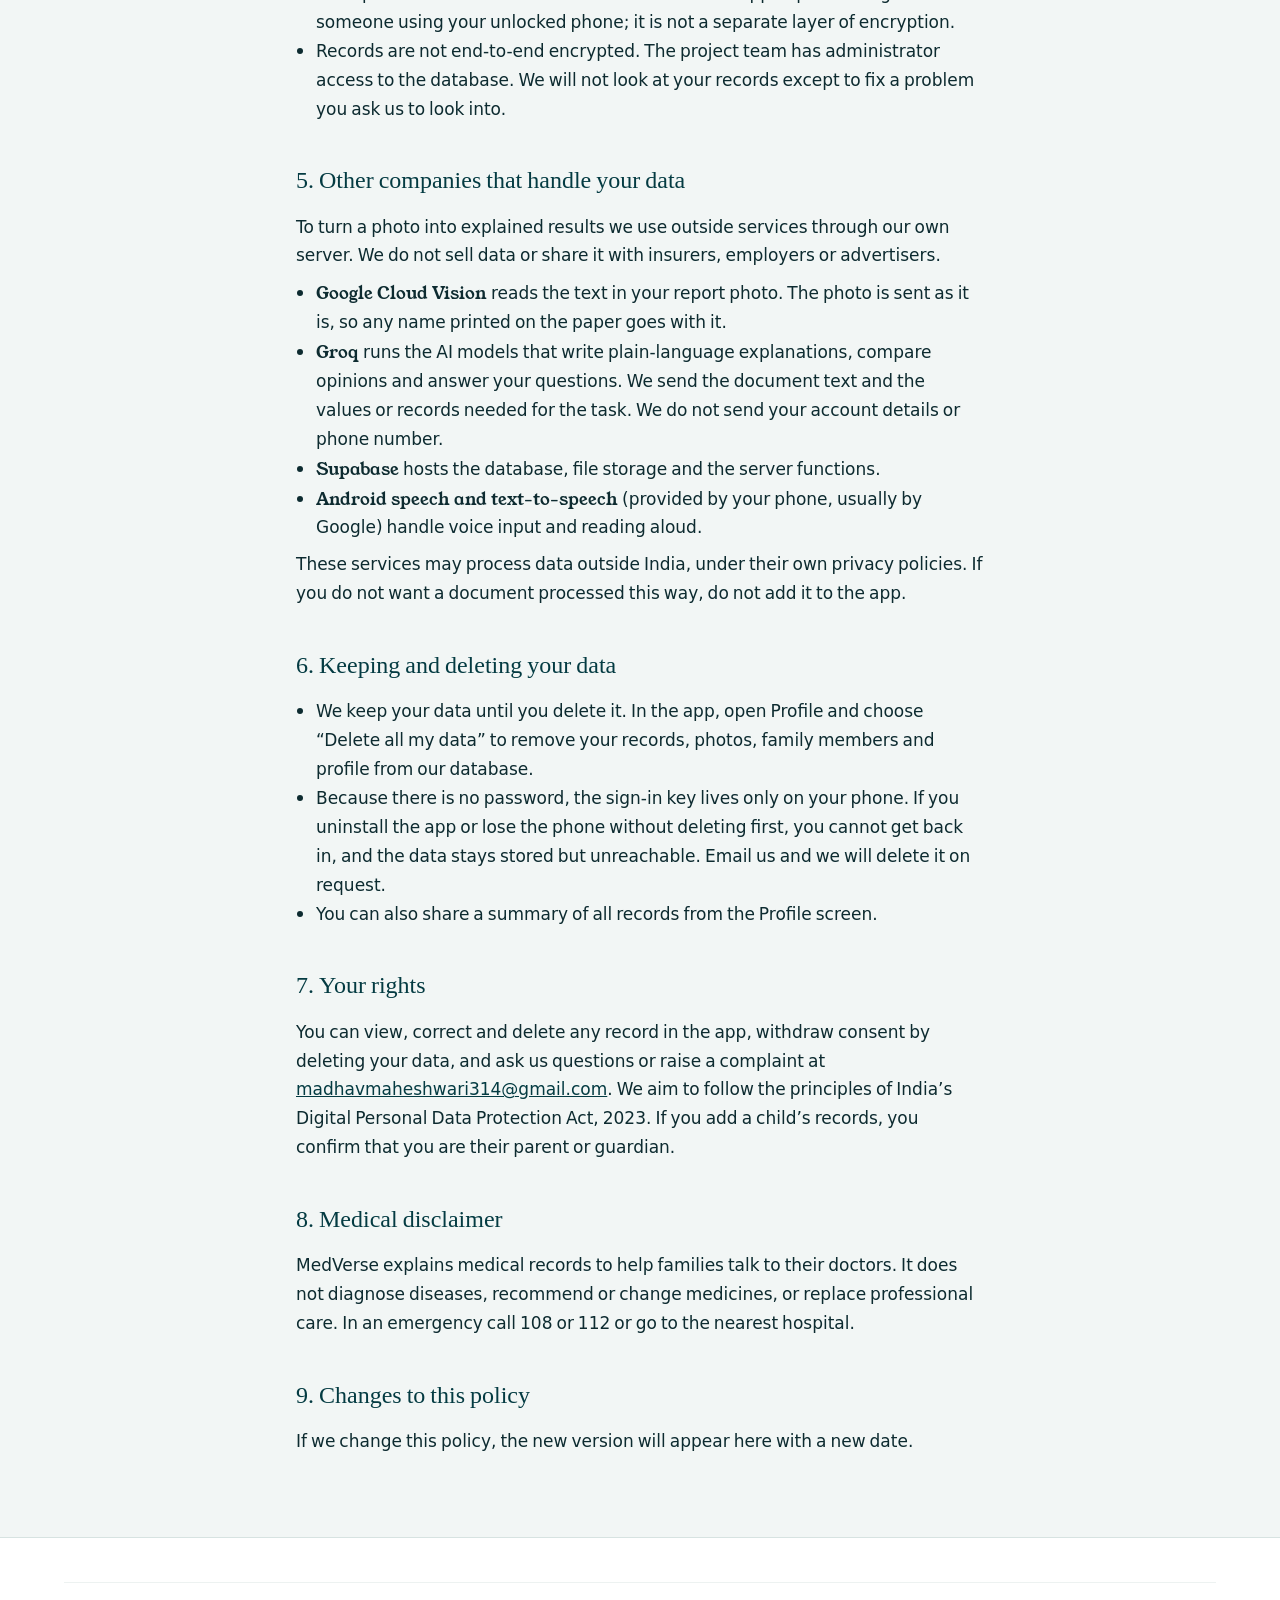
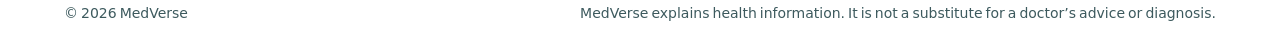
==== commit 35164693: "fix(site): correct survey stats to real data, rewrite privacy policy to match the app, fix FAQ/stat " ====
--- a/site/privacy.html
+++ b/site/privacy.html
@@ -3,14 +3,11 @@
 <head>
   <meta charset="utf-8">
   <meta name="viewport" content="width=device-width, initial-scale=1">
-  <title>Privacy Policy — Medverse</title>
-  <meta name="description" content="How Medverse handles and protects your family's health information.">
+  <title>Privacy Policy — MedVerse</title>
+  <meta name="description" content="How MedVerse handles and protects your family's health information.">
   <meta name="theme-color" content="#043B42">
   <meta name="robots" content="index, follow">
   <link rel="icon" href="assets/img/favicon.svg" type="image/svg+xml">
-  <link rel="preconnect" href="https://fonts.googleapis.com">
-  <link rel="preconnect" href="https://fonts.gstatic.com" crossorigin>
-  <link href="https://fonts.googleapis.com/css2?family=Young+Serif&family=Figtree:wght@400;500;600;700&family=Tiro+Devanagari+Hindi&family=Mukta:wght@400;500;600;700&display=swap" rel="stylesheet">
   <link rel="stylesheet" href="assets/css/site.css">
   <style>
     .policy { max-width: 46rem; margin: 0 auto; padding: 2rem 1.5rem 5rem; }
@@ -28,72 +25,81 @@
 <body>
 <header class="site-header">
   <div class="wrap">
-    <a class="brand" href="index.html" aria-label="Medverse home">
+    <a class="brand" href="index.html" aria-label="MedVerse home">
       <svg width="28" height="33" viewBox="-6 -6 99 112" fill="none" aria-hidden="true"><path d="M50.8 100 L55.4 92.8 L62.2 86.8 L67.1 79.6 L71.7 71.9 L76.1 63.5 L79.9 55.1 L82.8 46.7 L85 38.3 L86.2 29.9 L86.2 21.6 L84.8 13.2 L81.1 5.1 L73.9 0 L65.5 1.6 L57.7 6.3 L50.5 11.4 L42.1 13.7 L34 9.9 L26.9 4.9 L18.8 .7 L10.4 .6 L4 6.9 L.9 15.3 L0 23.7 L1 32 L3.7 40.4 L7.7 48.8 L12.5 56.3 L18.1 63.5 L24.5 70.1 L31.3 76.4 L38.2 81.7" stroke="#043B42" stroke-width="9" stroke-linecap="round" stroke-linejoin="round"/><path d="M23.9 32.9 L32.2 36.7 L39.7 42.1 L46 49.1 L50.4 57.2 L52.8 65.6 L53.1 72 L50.8 100" stroke="#043B42" stroke-width="9" stroke-linecap="round" stroke-linejoin="round"/><path d="M66 22v14M59 29h14" stroke="#4FA89E" stroke-width="7" stroke-linecap="round"/></svg>
       <span class="brand-word">MEDVERSE</span>
     </a>
-    <a class="back" href="index.html">← Back to Medverse</a>
+    <a class="back" href="index.html">← Back to MedVerse</a>
   </div>
 </header>
 
 <main class="policy">
   <h1>Privacy Policy</h1>
-  <p class="muted">Last updated: October 2026</p>
+  <p>Last updated: 5 October 2026</p>
 
   <div class="summary">
-    <p><strong>In short:</strong> Medverse stores your family’s health records solely to explain, organise, and compare them for you in plain language. Your records are encrypted, never sold to third parties or advertisers, and protected on your phone with your personal PIN. You can export or delete your data at any time.</p>
+    <p>In short: MedVerse keeps your family’s health records in a private account so it can explain, organise and compare them for you. Only you can open them. To read and explain a report, its photo and text are processed by AI services. We never sell your data. You can delete everything from inside the app.</p>
   </div>
 
-  <h2>1. Who We Are</h2>
-  <p>Medverse is developed by Preeti Maheshwari and Madhav Laddha as part of an academic research initiative at APC Post Graduate College, Pratapgarh, Rajasthan, India (presented at IEEE WIE ILS 2026). Contact email: <a href="mailto:madhavladdha@gmail.com">madhavladdha@gmail.com</a>.</p>
+  <h2>1. Who we are</h2>
+  <p>MedVerse is built by Preeti Maheshwari and Madhav Laddha as a student project at APC Post Graduate College, Pratapgarh, Rajasthan, India, presented at IEEE WIE ILS 2026. It is currently a testing release, not a commercial service. Contact: <a href="mailto:madhavmaheshwari314@gmail.com">madhavmaheshwari314@gmail.com</a>.</p>
 
-  <h2>2. What We Collect</h2>
+  <h2>2. What we collect</h2>
   <ul>
-    <li><strong>Family Profiles:</strong> Names, age, relation, and basic profile info you enter to organise family health timelines.</li>
-    <li><strong>Medical Documents:</strong> Photos and scans of prescriptions, lab reports, discharge summaries, and the OCR text extracted from them.</li>
-    <li><strong>Health Timeline Data:</strong> Medicines, dose schedules, reminders, and doctor appointments you manage.</li>
-    <li><strong>Emergency Card Details:</strong> Blood group, allergies, emergency contacts, and critical medical history for the SOS card.</li>
+    <li><b>About you and your family:</b> the name, age, gender, blood group, city, emergency contact number, allergies and conditions you type in, for yourself and each family member you add.</li>
+    <li><b>Documents:</b> photos you take or choose of reports, prescriptions and scans, and the text read from them.</li>
+    <li><b>Health records you create:</b> lab values, medicines and dose schedules (including which doses you ticked), doctor visits, comparisons between doctors’ advice, saved questions, cycle and pregnancy entries, and ASHA register notes if you use that mode.</li>
+    <li><b>Settings:</b> language, larger-text choice, and your ABHA number only if you enter it.</li>
+  </ul>
+  <p>There is no sign-up with e-mail, phone number, OTP or password. The app creates a private account with a random ID the first time you open it and keeps the sign-in key in your phone’s secure storage. We do not use advertising or analytics tools.</p>
+
+  <h2>3. How we use it</h2>
+  <ul>
+    <li>To show your records, explain lab values and prescriptions in simple English and Hindi, and warn you about things such as repeated tests or two similar medicines.</li>
+    <li>To compare two doctors’ advice side by side and prepare questions for your visit.</li>
+    <li>To show your emergency health card and call 108 when you use SOS.</li>
   </ul>
 
-  <h2>3. How Your Information Is Used</h2>
-  <p>Information is used exclusively to power the app’s core functionality:</p>
+  <h2>4. Where it is stored and how it is protected</h2>
   <ul>
-    <li>Translating and explaining lab values and prescription instructions into simple English and Hindi.</li>
-    <li>Organising chronological health journeys and medicine adherence reminders.</li>
-    <li>Comparing multiple doctor opinions side-by-side.</li>
-    <li>Enabling emergency health card access when you activate SOS.</li>
+    <li>Your data is stored with Supabase in their Mumbai (India) region. It is encrypted in transit (HTTPS) and at rest by the provider.</li>
+    <li>Access rules in the database let each account read and write only its own rows. Photos are kept in a private storage folder and shown through short-lived links.</li>
+    <li>The optional PIN hides sensitive records inside the app. It protects against someone using your unlocked phone; it is not a separate layer of encryption.</li>
+    <li>Records are not end-to-end encrypted. The project team has administrator access to the database. We will not look at your records except to fix a problem you ask us to look into.</li>
   </ul>
 
-  <h2>4. Data Storage &amp; Security</h2>
-  <p>Medverse complies with the principles of the Digital Personal Data Protection Act (DPDP Act 2023). All sensitive health records stored on your device are encrypted and locked behind your PIN. Offline-first architecture ensures your records remain accessible on your device without continuous internet access.</p>
+  <h2>5. Other companies that handle your data</h2>
+  <p>To turn a photo into explained results we use outside services through our own server. We do not sell data or share it with insurers, employers or advertisers.</p>
+  <ul>
+    <li><b>Google Cloud Vision</b> reads the text in your report photo. The photo is sent as it is, so any name printed on the paper goes with it.</li>
+    <li><b>Groq</b> runs the AI models that write plain-language explanations, compare opinions and answer your questions. We send the document text and the values or records needed for the task. We do not send your account details or phone number.</li>
+    <li><b>Supabase</b> hosts the database, file storage and the server functions.</li>
+    <li><b>Android speech and text-to-speech</b> (provided by your phone, usually by Google) handle voice input and reading aloud.</li>
+  </ul>
+  <p>These services may process data outside India, under their own privacy policies. If you do not want a document processed this way, do not add it to the app.</p>
 
-  <h2>5. Sharing &amp; Third Parties</h2>
-  <p>We believe health information belongs solely to you and your family:</p>
+  <h2>6. Keeping and deleting your data</h2>
   <ul>
-    <li>We <strong>never</strong> sell, rent, or monetize your health data.</li>
-    <li>We <strong>never</strong> share your data with insurance companies, employers, or ad networks.</li>
-    <li>Data is only shared when you explicitly choose to export or show a report to your doctor or caregiver.</li>
+    <li>We keep your data until you delete it. In the app, open Profile and choose “Delete all my data” to remove your records, photos, family members and profile from our database.</li>
+    <li>Because there is no password, the sign-in key lives only on your phone. If you uninstall the app or lose the phone without deleting first, you cannot get back in, and the data stays stored but unreachable. Email us and we will delete it on request.</li>
+    <li>You can also share a summary of all records from the Profile screen.</li>
   </ul>
 
-  <h2>6. Your Rights &amp; Control</h2>
-  <ul>
-    <li><strong>Access &amp; Edit:</strong> View and update any profile or record directly within the app.</li>
-    <li><strong>Deletion:</strong> Delete individual records, family members, or your entire app data at any time.</li>
-    <li><strong>Grievances:</strong> For inquiries regarding your data, contact <a href="mailto:madhavladdha@gmail.com">madhavladdha@gmail.com</a>.</li>
-  </ul>
+  <h2>7. Your rights</h2>
+  <p>You can view, correct and delete any record in the app, withdraw consent by deleting your data, and ask us questions or raise a complaint at <a href="mailto:madhavmaheshwari314@gmail.com">madhavmaheshwari314@gmail.com</a>. We aim to follow the principles of India’s Digital Personal Data Protection Act, 2023. If you add a child’s records, you confirm that you are their parent or guardian.</p>
 
-  <h2>7. Medical Disclaimer</h2>
-  <p>Medverse explains medical records to improve communication between families and healthcare professionals. It does not diagnose diseases, recommend prescriptions, or substitute for professional medical care. In a medical emergency, immediately call 112 or visit the nearest hospital.</p>
+  <h2>8. Medical disclaimer</h2>
+  <p>MedVerse explains medical records to help families talk to their doctors. It does not diagnose diseases, recommend or change medicines, or replace professional care. In an emergency call 108 or 112 or go to the nearest hospital.</p>
 
-  <h2>8. Changes to This Policy</h2>
-  <p>If we update this Privacy Policy, the revised version will be published here with an updated revision date.</p>
+  <h2>9. Changes to this policy</h2>
+  <p>If we change this policy, the new version will appear here with a new date.</p>
 </main>
 
 <footer class="site-footer">
   <div class="wrap">
     <div class="foot-bottom">
-      <span>© 2026 Medverse</span>
-      <span>Medverse explains health information. It is not a substitute for a doctor’s advice or diagnosis.</span>
+      <span>© 2026 MedVerse</span>
+      <span>MedVerse explains health information. It is not a substitute for a doctor’s advice or diagnosis.</span>
     </div>
   </div>
 </footer>
--- a/site/assets/css/site.css
+++ b/site/assets/css/site.css
@@ -5,11 +5,9 @@
 @font-face { font-family: "MV Serif"; src: url("../fonts/young-serif-latin-400-normal.woff2") format("woff2"); font-weight: 400; font-display: swap; unicode-range: U+0000-00FF, U+0131, U+0152-0153, U+02BB-02BC, U+02C6, U+02DA, U+02DC, U+0304, U+0308, U+0329, U+2000-206F, U+20AC, U+2122, U+2191, U+2193, U+2212, U+2215, U+FEFF, U+FFFD; }
 @font-face { font-family: "MV Serif"; src: url("../fonts/tiro-devanagari-hindi-devanagari-400-normal.woff2") format("woff2"); font-weight: 400; font-display: swap; unicode-range: U+0900-097F, U+1CD0-1CF9, U+200C-200D, U+20A8, U+20B9, U+20F0, U+25CC, U+A830-A839, U+A8E0-A8FF, U+11B00-11B09; }
 @font-face { font-family: "MV Sans"; src: url("../fonts/figtree-latin-400-normal.woff2") format("woff2"); font-weight: 400; font-display: swap; unicode-range: U+0000-00FF, U+0131, U+0152-0153, U+02BB-02BC, U+02C6, U+02DA, U+02DC, U+0304, U+0308, U+0329, U+2000-206F, U+20AC, U+2122, U+2191, U+2193, U+2212, U+2215, U+FEFF, U+FFFD; }
-@font-face { font-family: "MV Sans"; src: url("../fonts/figtree-latin-500-normal.woff2") format("woff2"); font-weight: 500; font-display: swap; unicode-range: U+0000-00FF, U+0131, U+0152-0153, U+02BB-02BC, U+02C6, U+02DA, U+02DC, U+0304, U+0308, U+0329, U+2000-206F, U+20AC, U+2122, U+2191, U+2193, U+2212, U+2215, U+FEFF, U+FFFD; }
 @font-face { font-family: "MV Sans"; src: url("../fonts/figtree-latin-600-normal.woff2") format("woff2"); font-weight: 600; font-display: swap; unicode-range: U+0000-00FF, U+0131, U+0152-0153, U+02BB-02BC, U+02C6, U+02DA, U+02DC, U+0304, U+0308, U+0329, U+2000-206F, U+20AC, U+2122, U+2191, U+2193, U+2212, U+2215, U+FEFF, U+FFFD; }
 @font-face { font-family: "MV Sans"; src: url("../fonts/figtree-latin-700-normal.woff2") format("woff2"); font-weight: 700; font-display: swap; unicode-range: U+0000-00FF, U+0131, U+0152-0153, U+02BB-02BC, U+02C6, U+02DA, U+02DC, U+0304, U+0308, U+0329, U+2000-206F, U+20AC, U+2122, U+2191, U+2193, U+2212, U+2215, U+FEFF, U+FFFD; }
 @font-face { font-family: "MV Sans"; src: url("../fonts/mukta-devanagari-400-normal.woff2") format("woff2"); font-weight: 400; font-display: swap; unicode-range: U+0900-097F, U+1CD0-1CF9, U+200C-200D, U+20A8, U+20B9, U+20F0, U+25CC, U+A830-A839, U+A8E0-A8FF, U+11B00-11B09; }
-@font-face { font-family: "MV Sans"; src: url("../fonts/mukta-devanagari-500-normal.woff2") format("woff2"); font-weight: 500; font-display: swap; unicode-range: U+0900-097F, U+1CD0-1CF9, U+200C-200D, U+20A8, U+20B9, U+20F0, U+25CC, U+A830-A839, U+A8E0-A8FF, U+11B00-11B09; }
 @font-face { font-family: "MV Sans"; src: url("../fonts/mukta-devanagari-600-normal.woff2") format("woff2"); font-weight: 600; font-display: swap; unicode-range: U+0900-097F, U+1CD0-1CF9, U+200C-200D, U+20A8, U+20B9, U+20F0, U+25CC, U+A830-A839, U+A8E0-A8FF, U+11B00-11B09; }
 @font-face { font-family: "MV Sans"; src: url("../fonts/mukta-devanagari-700-normal.woff2") format("woff2"); font-weight: 700; font-display: swap; unicode-range: U+0900-097F, U+1CD0-1CF9, U+200C-200D, U+20A8, U+20B9, U+20F0, U+25CC, U+A830-A839, U+A8E0-A8FF, U+11B00-11B09; }
 
@@ -268,13 +266,13 @@
 /* FAQ */
 .faq { max-width: 55rem; margin: 0 auto; padding-top: 5rem; display: flex; flex-direction: column; gap: 1.75rem; }
 .faq-list { display: flex; flex-direction: column; gap: .625rem; }
-.faq details { background: var(--surface); border-radius: var(--r-tile); box-shadow: 0 1px 0 var(--line); transition: box-shadow .2s; }
-.faq details[open] { box-shadow: var(--shadow-card); }
-.faq summary { list-style: none; cursor: pointer; min-height: 4rem; padding: 1rem 1.25rem; display: flex; align-items: center; justify-content: space-between; gap: 1rem; font-size: 1.125rem; font-weight: 700; line-height: 1.4; border-radius: var(--r-tile); }
-.faq summary::-webkit-details-marker { display: none; }
-.faq .pm { flex: 0 0 36px; height: 36px; border-radius: 50%; background: var(--mint-soft); color: var(--brand); display: flex; align-items: center; justify-content: center; transition: transform .25s, background .2s; }
-.faq details[open] .pm { transform: rotate(45deg); background: var(--brand); color: var(--mint); }
-.faq details p { padding: 0 1.25rem 1.25rem; font-size: 1.0625rem; line-height: 1.6; color: var(--ink-2); }
+.faq-list details { background: var(--surface); border-radius: var(--r-tile); box-shadow: 0 1px 0 var(--line); transition: box-shadow .2s; }
+.faq-list details[open] { box-shadow: var(--shadow-card); }
+.faq-list summary { list-style: none; cursor: pointer; min-height: 4rem; padding: 1rem 1.25rem; display: flex; align-items: center; justify-content: space-between; gap: 1rem; font-size: 1.125rem; font-weight: 700; line-height: 1.4; border-radius: var(--r-tile); }
+.faq-list summary::-webkit-details-marker { display: none; }
+.faq-list .pm { flex: 0 0 36px; height: 36px; border-radius: 50%; background: var(--mint-soft); color: var(--brand); display: flex; align-items: center; justify-content: center; transition: transform .25s, background .2s; }
+.faq-list details[open] .pm { transform: rotate(45deg); background: var(--brand); color: var(--mint); }
+.faq-list details p { padding: 0 1.25rem 1.25rem; font-size: 1.0625rem; line-height: 1.6; color: var(--ink-2); }
 
 /* Download */
 .download { padding-top: 5rem; padding-bottom: 2.5rem; }
@@ -389,3 +387,13 @@
 .app-overlay p { color: #FFD9D3; }
 .app-overlay button { width: 100%; max-width: 20rem; height: 60px; border-radius: 30px; border: 0; background: #fff; color: #7A1610; font-size: 1.1875rem; font-weight: 700; cursor: pointer; margin-top: auto; }
 .app-toast { position: absolute; left: 50%; top: 5rem; transform: translateX(-50%); width: calc(100% - 2.5rem); background: var(--ink); color: #fff; border-radius: 16px; padding: .75rem 1rem; font-size: .9375rem; text-align: center; z-index: 9; animation: mvFade .22s ease-out both; }
+
+/* survey stats */
+.stat .num { font-family: var(--serif); font-size: clamp(2.5rem, 5vw, 3.25rem); line-height: 1; color: var(--brand); letter-spacing: -.01em; }
+.stat .of { font-size: .9375rem; color: var(--ink2, #3D5A5E); margin-top: -.25rem; }
+.sha { font-size: .8125rem; color: var(--ink2, #3D5A5E); word-break: break-all; margin-top: .75rem; }
+.sha code { font-family: ui-monospace, Consolas, monospace; font-size: .75rem; }
+.survey-more { max-width: 40rem; margin: .75rem auto 0; text-align: center; font-size: 1rem; line-height: 1.6; }
+
+/* Hindi eyebrows: no letter-spacing, readable size */
+html[lang="hi"] .eyebrow, html[lang="hi"] .mini-eyebrow { letter-spacing: 0; text-transform: none; font-size: 1rem; }
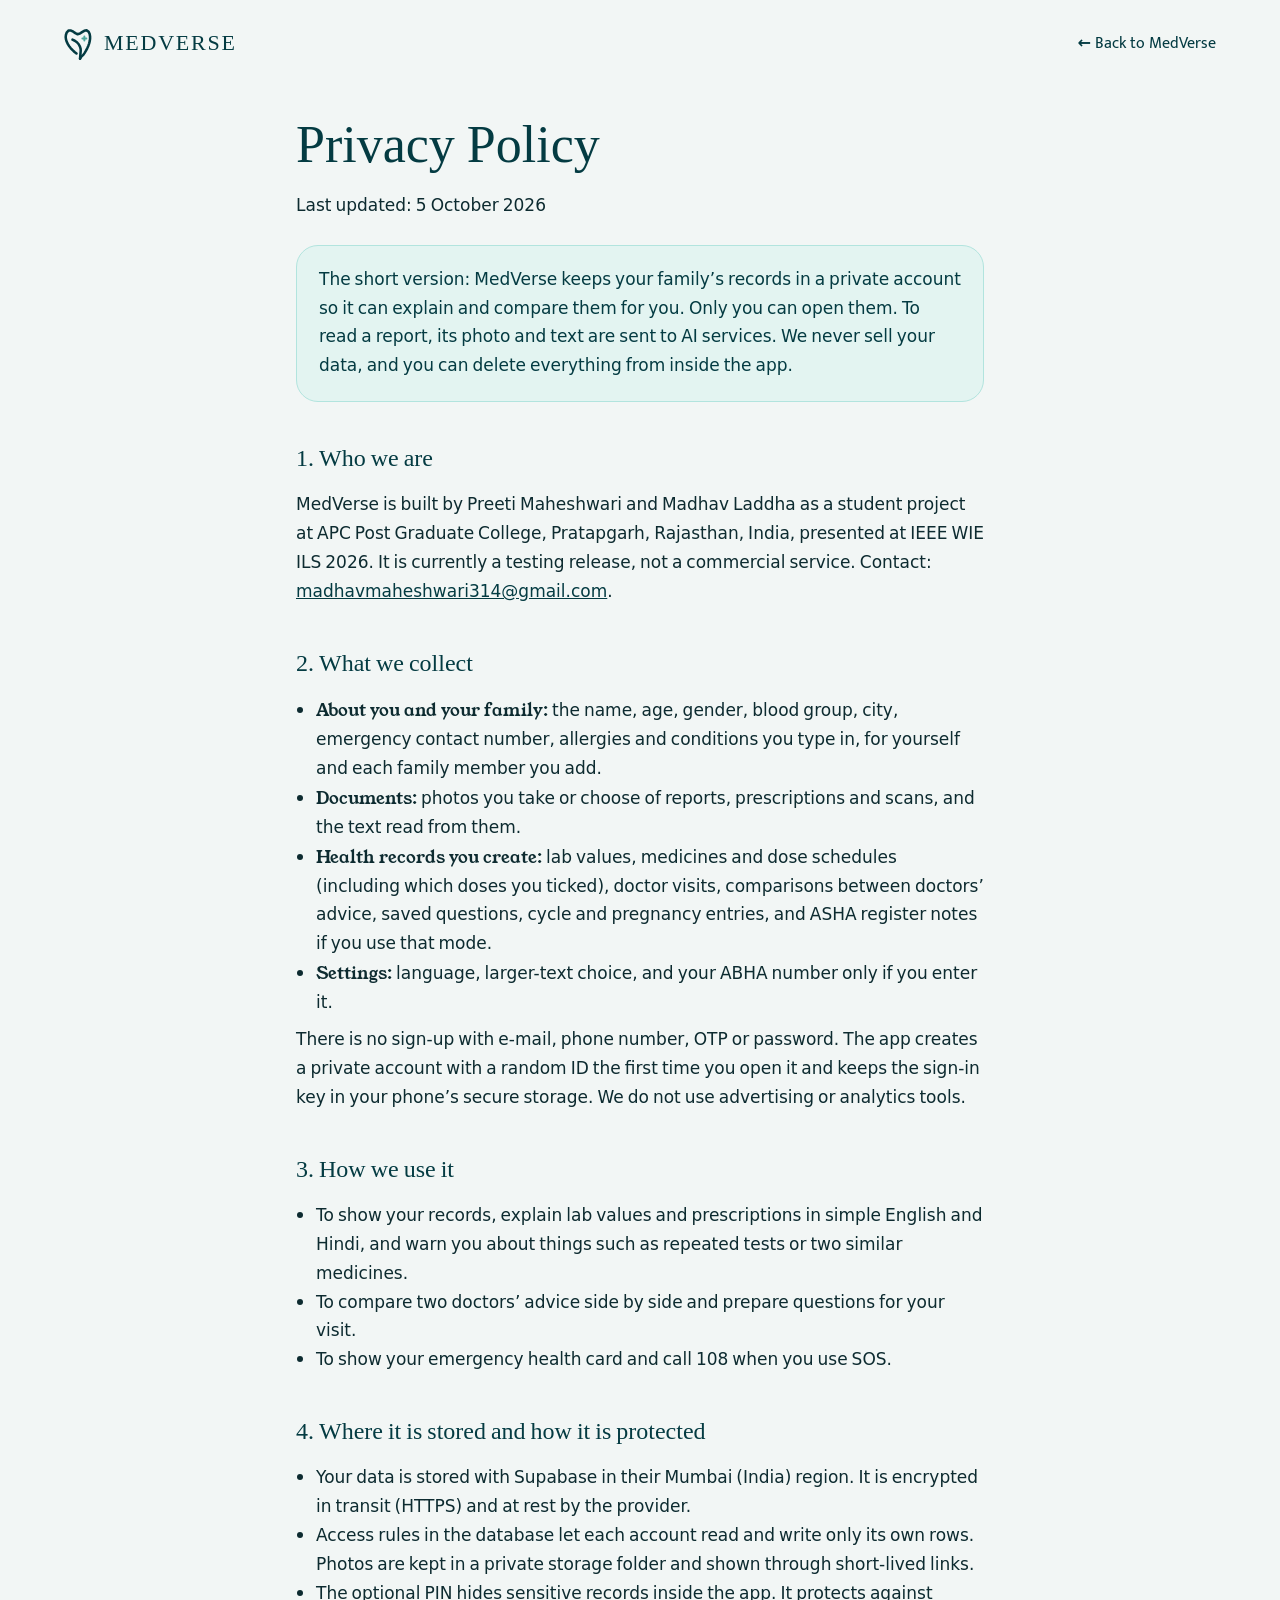
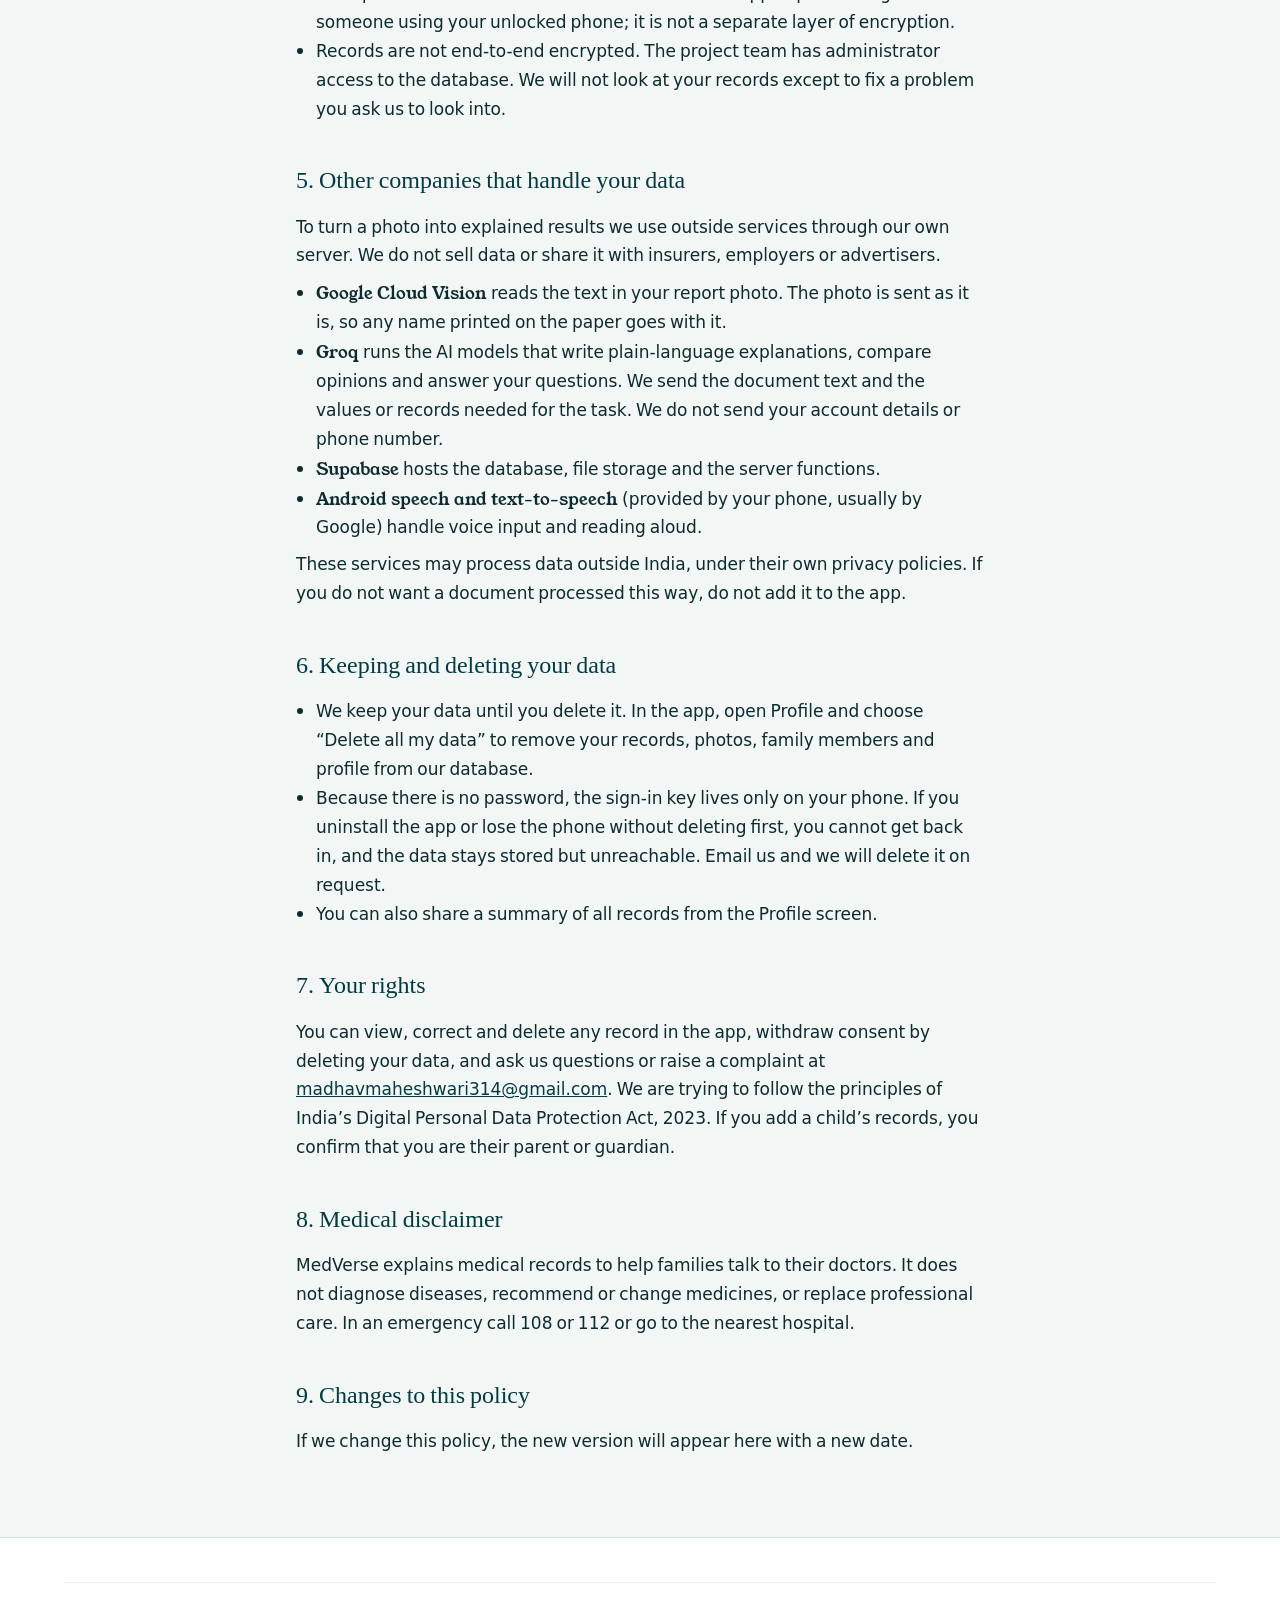
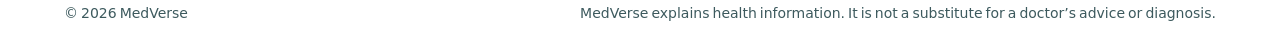
==== commit 16ec3662: "copy(site): rewrite website text in a plain, human voice; keep English page fully English - Shorter," ====
--- a/site/privacy.html
+++ b/site/privacy.html
@@ -38,7 +38,7 @@
   <p>Last updated: 5 October 2026</p>
 
   <div class="summary">
-    <p>In short: MedVerse keeps your family’s health records in a private account so it can explain, organise and compare them for you. Only you can open them. To read and explain a report, its photo and text are processed by AI services. We never sell your data. You can delete everything from inside the app.</p>
+    <p>The short version: MedVerse keeps your family’s records in a private account so it can explain and compare them for you. Only you can open them. To read a report, its photo and text are sent to AI services. We never sell your data, and you can delete everything from inside the app.</p>
   </div>
 
   <h2>1. Who we are</h2>
@@ -86,7 +86,7 @@
   </ul>
 
   <h2>7. Your rights</h2>
-  <p>You can view, correct and delete any record in the app, withdraw consent by deleting your data, and ask us questions or raise a complaint at <a href="mailto:madhavmaheshwari314@gmail.com">madhavmaheshwari314@gmail.com</a>. We aim to follow the principles of India’s Digital Personal Data Protection Act, 2023. If you add a child’s records, you confirm that you are their parent or guardian.</p>
+  <p>You can view, correct and delete any record in the app, withdraw consent by deleting your data, and ask us questions or raise a complaint at <a href="mailto:madhavmaheshwari314@gmail.com">madhavmaheshwari314@gmail.com</a>. We are trying to follow the principles of India’s Digital Personal Data Protection Act, 2023. If you add a child’s records, you confirm that you are their parent or guardian.</p>
 
   <h2>8. Medical disclaimer</h2>
   <p>MedVerse explains medical records to help families talk to their doctors. It does not diagnose diseases, recommend or change medicines, or replace professional care. In an emergency call 108 or 112 or go to the nearest hospital.</p>
--- a/site/assets/css/site.css
+++ b/site/assets/css/site.css
@@ -397,3 +397,36 @@
 
 /* Hindi eyebrows: no letter-spacing, readable size */
 html[lang="hi"] .eyebrow, html[lang="hi"] .mini-eyebrow { letter-spacing: 0; text-transform: none; font-size: 1rem; }
+
+/* Lottie animations */
+.lottie { width: 100%; aspect-ratio: 1; }
+.lottie svg { display: block; }
+.lottie-step { max-width: 11rem; margin-top: .5rem; }
+.safety-head { display: flex; align-items: center; justify-content: space-between; gap: 2rem; flex-wrap: wrap; }
+.lottie-shield { width: clamp(7rem, 16vw, 10.5rem); flex: 0 0 auto; }
+.sos-grid { display: grid; grid-template-columns: repeat(auto-fit, minmax(min(22rem, 100%), 1fr)); gap: 3rem; align-items: center; }
+.lottie-sos { max-width: 26rem; margin: 0 auto; aspect-ratio: 4 / 3; }
+.brand-band { background: #043B42; display: flex; justify-content: center; }
+.lottie-logo { max-width: 34rem; aspect-ratio: 1; }
+@media (max-width: 40rem) { .lottie-logo { max-width: 22rem; } }
+@media (prefers-reduced-motion: reduce) { .lottie { }
+}
+
+/* intro text on the dark safety band was inheriting dark ink */
+.safety .body-lg { color: var(--on-brand-muted, #D6EFEB); max-width: 38em; }
+.lottie-logo { max-width: 26rem; }
+@media (max-width: 40rem) { .lottie-logo { max-width: 18rem; } }
+.safety .promise { flex-direction: column; align-items: flex-start; gap: .35rem; }
+.safety .promise h3 { font-size: 1.125rem; line-height: 1.35; }
+.safety .promise p { font-size: 1rem; line-height: 1.55; color: var(--on-brand-muted, #D6EFEB); }
+/* Phones: stack the number above each step so the cards get the full width */
+@media (max-width: 40rem) {
+  .steps::before { display: none; }
+  .step { flex-direction: column; gap: .75rem; }
+  .step-body { gap: 1.25rem; }
+  .steps { gap: 3rem; }
+}
+@media (max-width: 40rem) { .step-num { align-self: flex-start; width: 44px; } }
+
+/* the English page stays fully English; the Hindi page shows the English line instead */
+html[lang="en"] [data-lang-other] { display: none; }
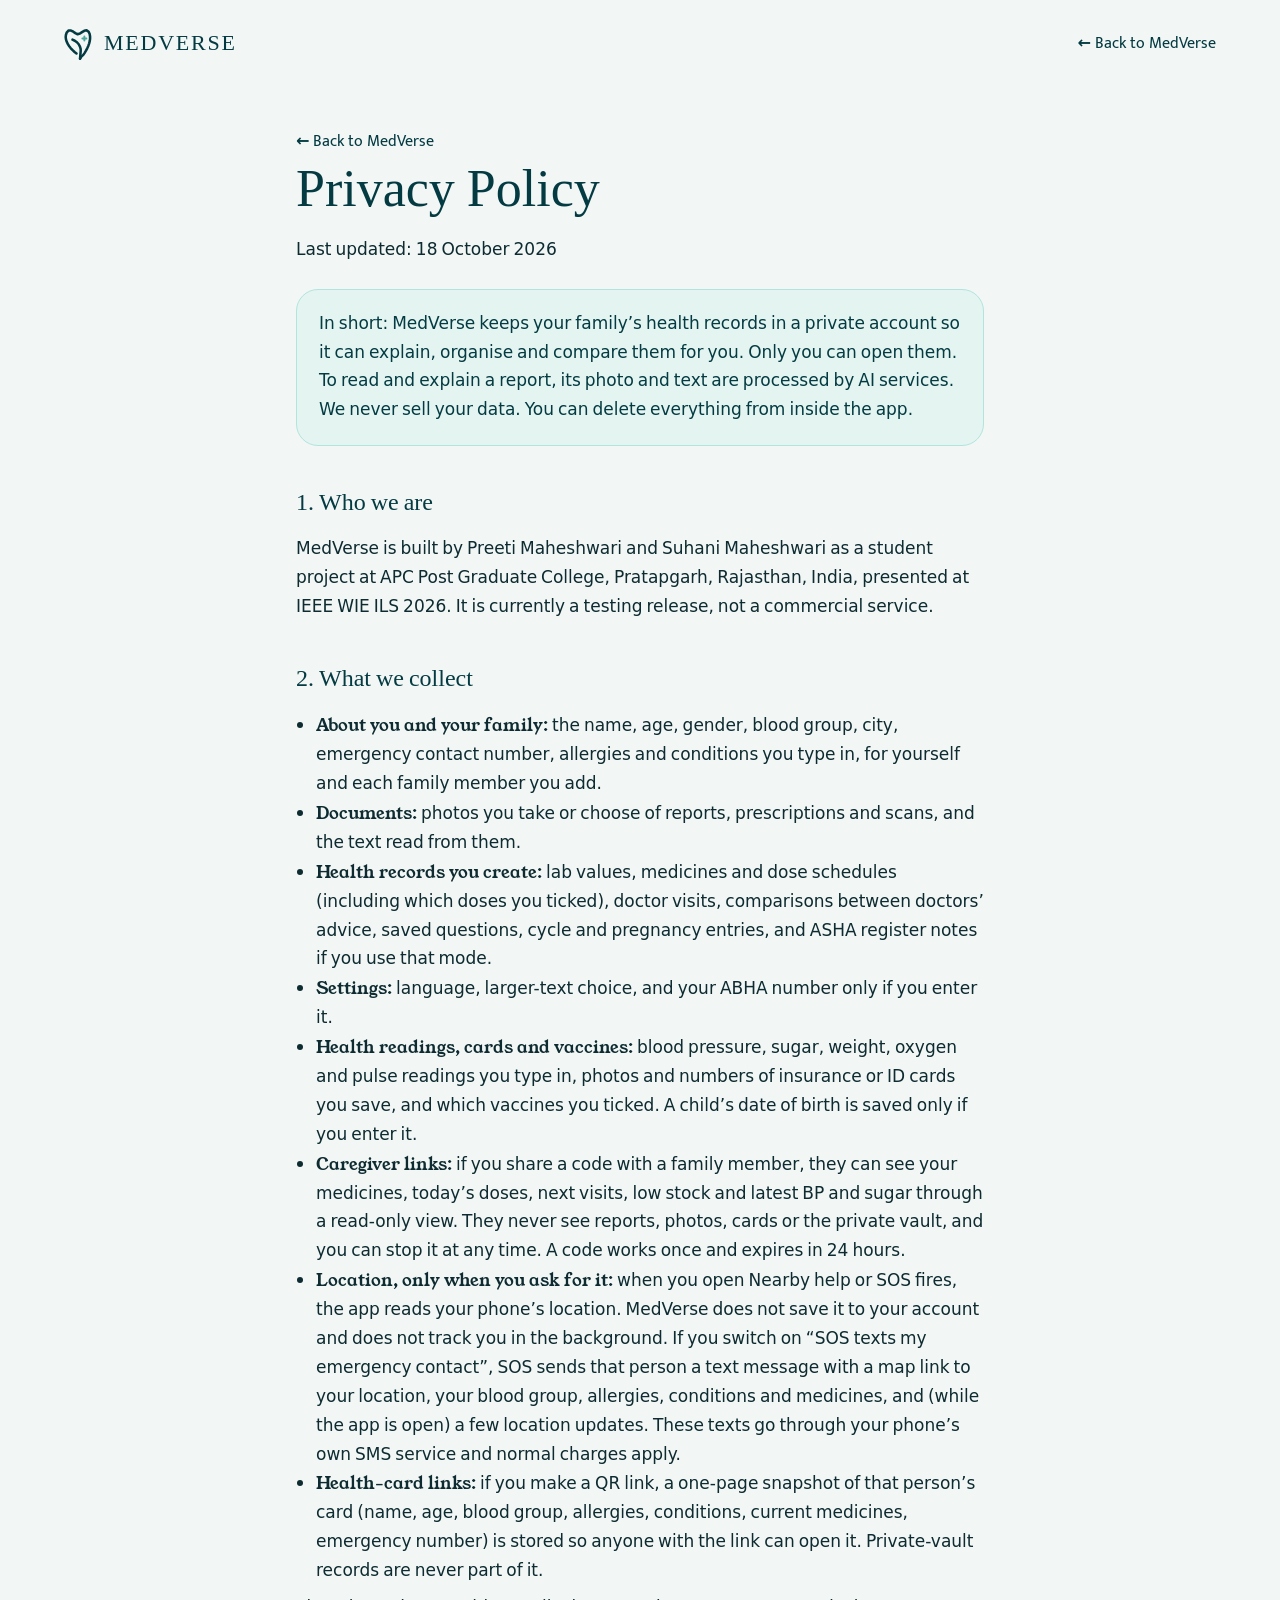
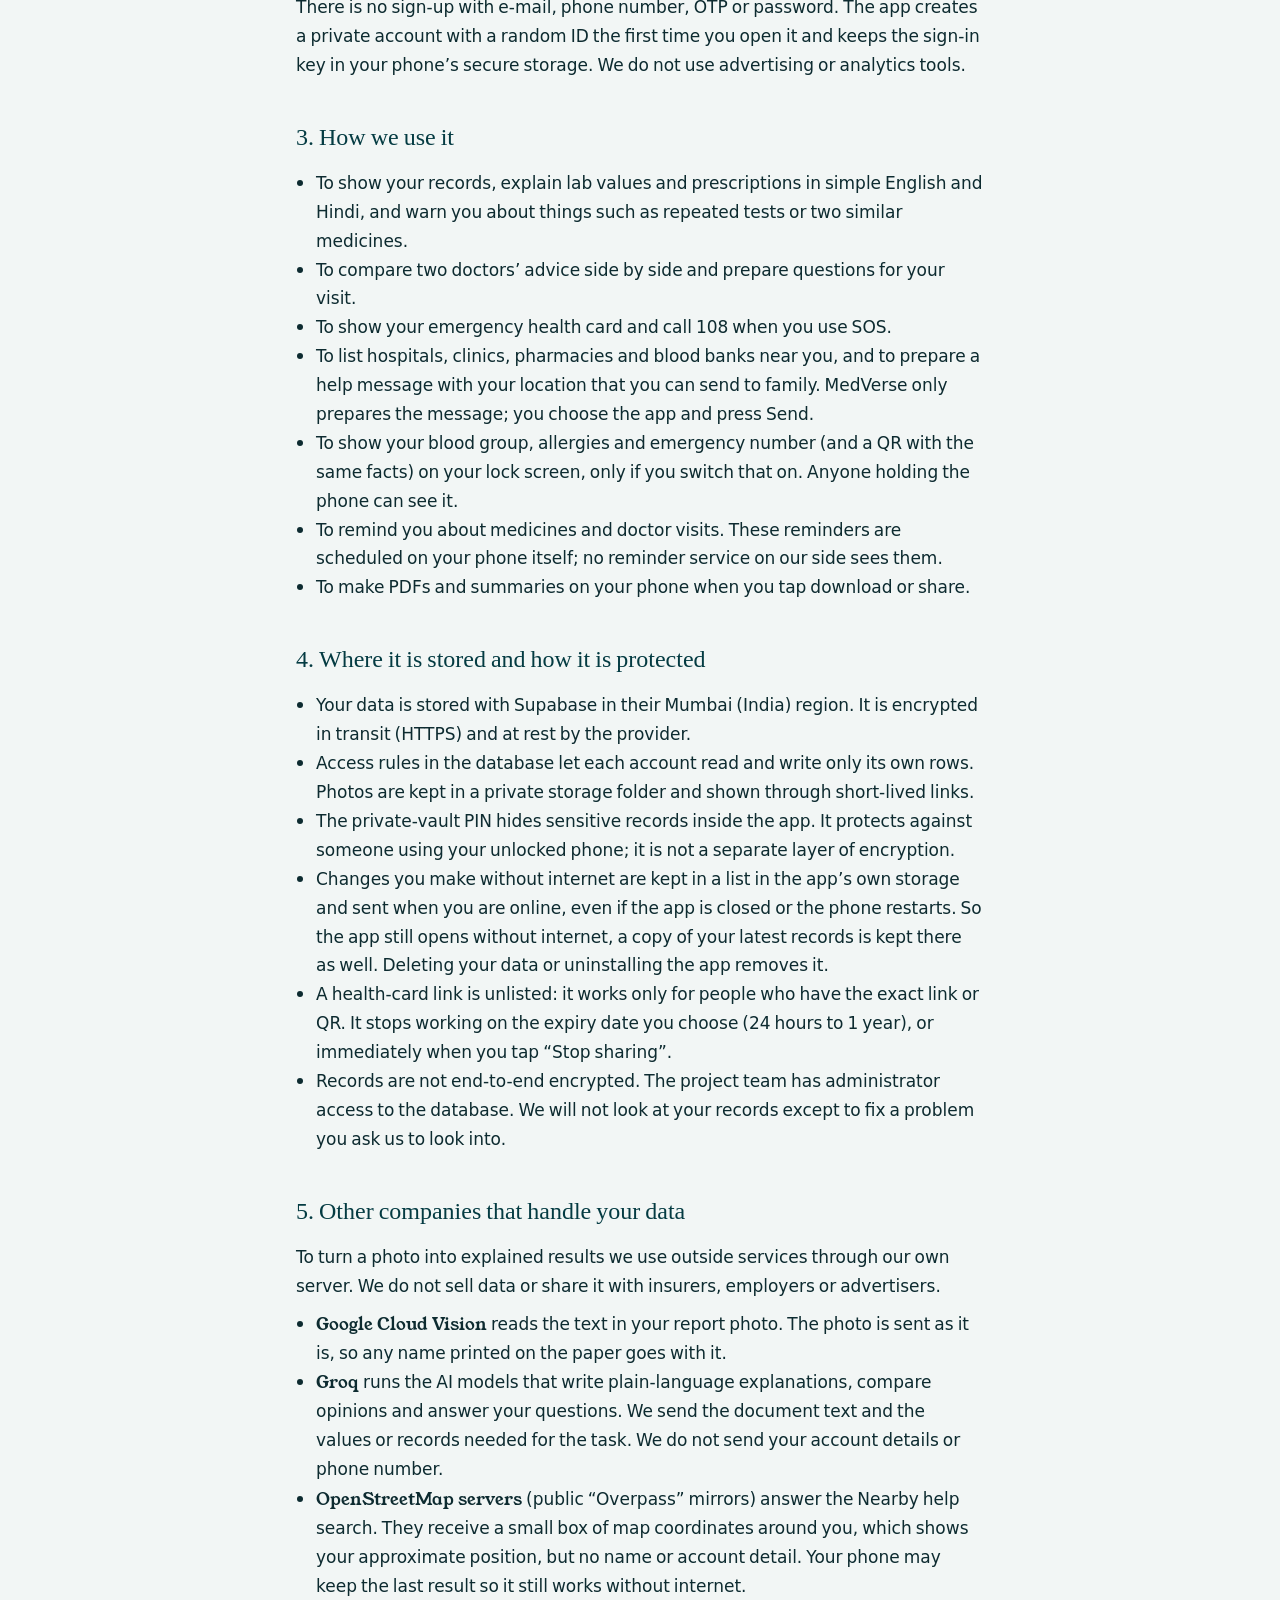
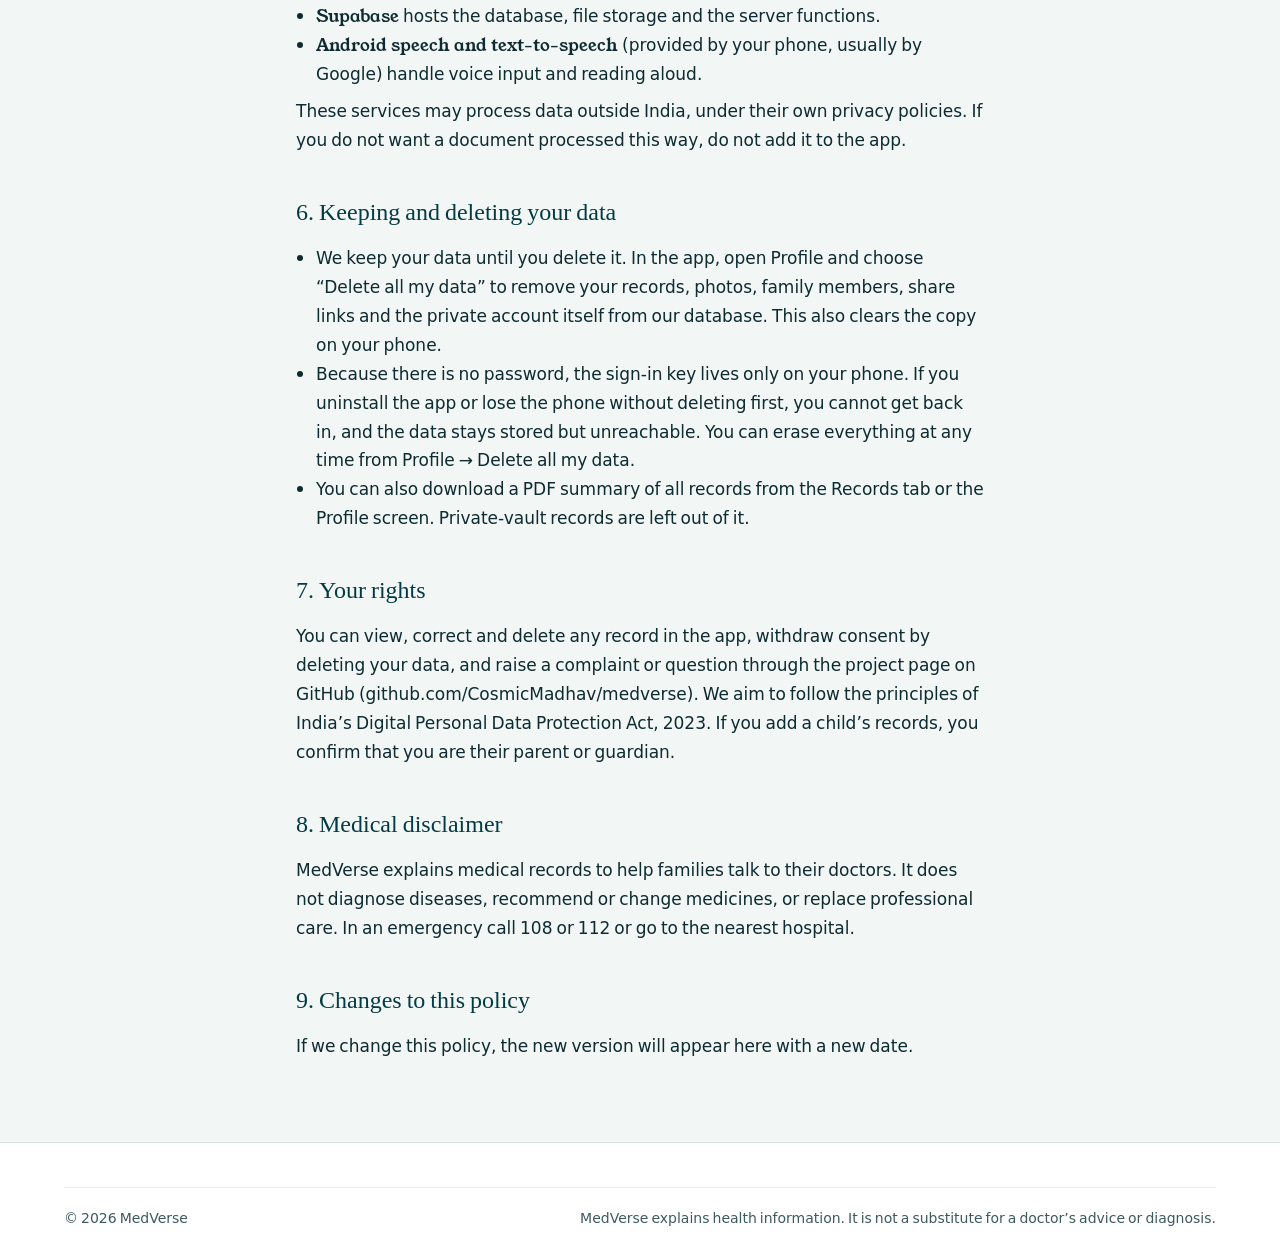
==== commit c534e5c5: "MedVerse website" ====
--- a/site/privacy.html
+++ b/site/privacy.html
@@ -34,15 +34,16 @@
 </header>
 
 <main class="policy">
+  <a class="back" href="index.html">← Back to MedVerse</a>
   <h1>Privacy Policy</h1>
-  <p>Last updated: 5 October 2026</p>
+  <p>Last updated: 18 October 2026</p>
 
   <div class="summary">
-    <p>The short version: MedVerse keeps your family’s records in a private account so it can explain and compare them for you. Only you can open them. To read a report, its photo and text are sent to AI services. We never sell your data, and you can delete everything from inside the app.</p>
+    <p>In short: MedVerse keeps your family’s health records in a private account so it can explain, organise and compare them for you. Only you can open them. To read and explain a report, its photo and text are processed by AI services. We never sell your data. You can delete everything from inside the app.</p>
   </div>
 
   <h2>1. Who we are</h2>
-  <p>MedVerse is built by Preeti Maheshwari and Madhav Laddha as a student project at APC Post Graduate College, Pratapgarh, Rajasthan, India, presented at IEEE WIE ILS 2026. It is currently a testing release, not a commercial service. Contact: <a href="mailto:madhavmaheshwari314@gmail.com">madhavmaheshwari314@gmail.com</a>.</p>
+  <p>MedVerse is built by Preeti Maheshwari and Suhani Maheshwari as a student project at APC Post Graduate College, Pratapgarh, Rajasthan, India, presented at IEEE WIE ILS 2026. It is currently a testing release, not a commercial service.</p>
 
   <h2>2. What we collect</h2>
   <ul>
@@ -50,6 +51,10 @@
     <li><b>Documents:</b> photos you take or choose of reports, prescriptions and scans, and the text read from them.</li>
     <li><b>Health records you create:</b> lab values, medicines and dose schedules (including which doses you ticked), doctor visits, comparisons between doctors’ advice, saved questions, cycle and pregnancy entries, and ASHA register notes if you use that mode.</li>
     <li><b>Settings:</b> language, larger-text choice, and your ABHA number only if you enter it.</li>
+    <li><b>Health readings, cards and vaccines:</b> blood pressure, sugar, weight, oxygen and pulse readings you type in, photos and numbers of insurance or ID cards you save, and which vaccines you ticked. A child’s date of birth is saved only if you enter it.</li>
+    <li><b>Caregiver links:</b> if you share a code with a family member, they can see your medicines, today’s doses, next visits, low stock and latest BP and sugar through a read-only view. They never see reports, photos, cards or the private vault, and you can stop it at any time. A code works once and expires in 24 hours.</li>
+    <li><b>Location, only when you ask for it:</b> when you open Nearby help or SOS fires, the app reads your phone’s location. MedVerse does not save it to your account and does not track you in the background. If you switch on “SOS texts my emergency contact”, SOS sends that person a text message with a map link to your location, your blood group, allergies, conditions and medicines, and (while the app is open) a few location updates. These texts go through your phone’s own SMS service and normal charges apply.</li>
+    <li><b>Health-card links:</b> if you make a QR link, a one-page snapshot of that person’s card (name, age, blood group, allergies, conditions, current medicines, emergency number) is stored so anyone with the link can open it. Private-vault records are never part of it.</li>
   </ul>
   <p>There is no sign-up with e-mail, phone number, OTP or password. The app creates a private account with a random ID the first time you open it and keeps the sign-in key in your phone’s secure storage. We do not use advertising or analytics tools.</p>
 
@@ -58,13 +63,19 @@
     <li>To show your records, explain lab values and prescriptions in simple English and Hindi, and warn you about things such as repeated tests or two similar medicines.</li>
     <li>To compare two doctors’ advice side by side and prepare questions for your visit.</li>
     <li>To show your emergency health card and call 108 when you use SOS.</li>
+    <li>To list hospitals, clinics, pharmacies and blood banks near you, and to prepare a help message with your location that you can send to family. MedVerse only prepares the message; you choose the app and press Send.</li>
+    <li>To show your blood group, allergies and emergency number (and a QR with the same facts) on your lock screen, only if you switch that on. Anyone holding the phone can see it.</li>
+    <li>To remind you about medicines and doctor visits. These reminders are scheduled on your phone itself; no reminder service on our side sees them.</li>
+    <li>To make PDFs and summaries on your phone when you tap download or share.</li>
   </ul>
 
   <h2>4. Where it is stored and how it is protected</h2>
   <ul>
     <li>Your data is stored with Supabase in their Mumbai (India) region. It is encrypted in transit (HTTPS) and at rest by the provider.</li>
     <li>Access rules in the database let each account read and write only its own rows. Photos are kept in a private storage folder and shown through short-lived links.</li>
-    <li>The optional PIN hides sensitive records inside the app. It protects against someone using your unlocked phone; it is not a separate layer of encryption.</li>
+    <li>The private-vault PIN hides sensitive records inside the app. It protects against someone using your unlocked phone; it is not a separate layer of encryption.</li>
+    <li>Changes you make without internet are kept in a list in the app’s own storage and sent when you are online, even if the app is closed or the phone restarts. So the app still opens without internet, a copy of your latest records is kept there as well. Deleting your data or uninstalling the app removes it.</li>
+    <li>A health-card link is unlisted: it works only for people who have the exact link or QR. It stops working on the expiry date you choose (24 hours to 1 year), or immediately when you tap “Stop sharing”.</li>
     <li>Records are not end-to-end encrypted. The project team has administrator access to the database. We will not look at your records except to fix a problem you ask us to look into.</li>
   </ul>
 
@@ -73,6 +84,7 @@
   <ul>
     <li><b>Google Cloud Vision</b> reads the text in your report photo. The photo is sent as it is, so any name printed on the paper goes with it.</li>
     <li><b>Groq</b> runs the AI models that write plain-language explanations, compare opinions and answer your questions. We send the document text and the values or records needed for the task. We do not send your account details or phone number.</li>
+    <li><b>OpenStreetMap servers</b> (public “Overpass” mirrors) answer the Nearby help search. They receive a small box of map coordinates around you, which shows your approximate position, but no name or account detail. Your phone may keep the last result so it still works without internet.</li>
     <li><b>Supabase</b> hosts the database, file storage and the server functions.</li>
     <li><b>Android speech and text-to-speech</b> (provided by your phone, usually by Google) handle voice input and reading aloud.</li>
   </ul>
@@ -80,13 +92,13 @@
 
   <h2>6. Keeping and deleting your data</h2>
   <ul>
-    <li>We keep your data until you delete it. In the app, open Profile and choose “Delete all my data” to remove your records, photos, family members and profile from our database.</li>
-    <li>Because there is no password, the sign-in key lives only on your phone. If you uninstall the app or lose the phone without deleting first, you cannot get back in, and the data stays stored but unreachable. Email us and we will delete it on request.</li>
-    <li>You can also share a summary of all records from the Profile screen.</li>
+    <li>We keep your data until you delete it. In the app, open Profile and choose “Delete all my data” to remove your records, photos, family members, share links and the private account itself from our database. This also clears the copy on your phone.</li>
+    <li>Because there is no password, the sign-in key lives only on your phone. If you uninstall the app or lose the phone without deleting first, you cannot get back in, and the data stays stored but unreachable. You can erase everything at any time from Profile → Delete all my data.</li>
+    <li>You can also download a PDF summary of all records from the Records tab or the Profile screen. Private-vault records are left out of it.</li>
   </ul>
 
   <h2>7. Your rights</h2>
-  <p>You can view, correct and delete any record in the app, withdraw consent by deleting your data, and ask us questions or raise a complaint at <a href="mailto:madhavmaheshwari314@gmail.com">madhavmaheshwari314@gmail.com</a>. We are trying to follow the principles of India’s Digital Personal Data Protection Act, 2023. If you add a child’s records, you confirm that you are their parent or guardian.</p>
+  <p>You can view, correct and delete any record in the app, withdraw consent by deleting your data, and raise a complaint or question through the project page on GitHub (github.com/CosmicMadhav/medverse). We aim to follow the principles of India’s Digital Personal Data Protection Act, 2023. If you add a child’s records, you confirm that you are their parent or guardian.</p>
 
   <h2>8. Medical disclaimer</h2>
   <p>MedVerse explains medical records to help families talk to their doctors. It does not diagnose diseases, recommend or change medicines, or replace professional care. In an emergency call 108 or 112 or go to the nearest hospital.</p>
--- a/site/assets/css/site.css
+++ b/site/assets/css/site.css
@@ -430,3 +430,43 @@
 
 /* the English page stays fully English; the Hindi page shows the English line instead */
 html[lang="en"] [data-lang-other] { display: none; }
+
+/* ================= v2: scroll progress, reveal, "daily care" scroll story ================= */
+.progress { position: fixed; inset: 0 0 auto 0; height: 3px; background: var(--ring-teal); transform: scaleX(0); transform-origin: 0 50%; z-index: 80; pointer-events: none; }
+
+.js .reveal { opacity: 0; transform: translateY(18px); transition: opacity .6s cubic-bezier(.2, .7, .2, 1), transform .6s cubic-bezier(.2, .7, .2, 1); }
+.js .reveal.is-in { opacity: 1; transform: none; }
+@media (prefers-reduced-motion: reduce) { .js .reveal { opacity: 1; transform: none; transition: none; } .progress { display: none; } }
+
+.care-grid { display: grid; gap: 1.5rem; margin-top: 2.5rem; }
+.care-steps { display: flex; flex-direction: column; gap: 1.25rem; }
+.care-step { background: var(--surface); border-radius: var(--r-card); padding: 1.5rem; box-shadow: var(--shadow-card); position: relative; }
+.care-step h3 { font-family: var(--serif); font-size: 1.5rem; line-height: 1.25; margin: .25rem 0 .5rem; }
+.care-step p { color: var(--ink-2); font-size: 1.0625rem; line-height: 1.6; margin: 0; }
+.care-n { font-family: var(--serif); font-size: 1rem; color: var(--mint-deep); letter-spacing: .08em; }
+.care-inline { margin-top: 1.25rem; display: flex; gap: .75rem; align-items: center; justify-content: center; }
+.care-inline .shot { width: min(16rem, 70%); height: auto; border-radius: 22px; border: 1px solid var(--line); box-shadow: 0 14px 36px rgba(4, 59, 66, .14); }
+.care-inline .panel-anim { width: min(10rem, 45%); }
+.care-stage { display: none; }
+
+@media (min-width: 62rem) {
+  .care-grid { grid-template-columns: minmax(0, 1fr) minmax(0, 24rem); gap: 3.5rem; align-items: start; }
+  .care-steps { gap: 0; }
+  .care-step { min-height: 78vh; display: flex; flex-direction: column; justify-content: center; background: transparent; box-shadow: none; padding: 1rem 0; opacity: .38; transition: opacity .35s ease; }
+  .care-step.is-active { opacity: 1; }
+  .care-step h3 { font-size: 2rem; }
+  .care-step p { font-size: 1.1875rem; max-width: 34rem; }
+  .care-inline { display: none; }
+  .care-stage { display: block; position: sticky; top: 5.5rem; align-self: start; }
+  .care-phone { width: min(100%, 22.5rem, calc((100vh - 10rem) * 540 / 1117)); margin: 0 auto; aspect-ratio: 540 / 1117; border-radius: 40px; background: var(--brand); padding: 10px; box-shadow: 0 30px 70px rgba(4, 59, 66, .28); }
+  .care-screen { position: relative; width: 100%; height: 100%; border-radius: 31px; overflow: hidden; background: var(--bg); }
+  .care-panel { position: absolute; inset: 0; opacity: 0; transform: scale(.97); transition: opacity .45s ease, transform .45s ease; display: flex; flex-direction: column; align-items: center; justify-content: center; gap: .5rem; padding: 1rem; background: var(--bg); }
+  .care-panel.is-on { opacity: 1; transform: none; }
+  .care-panel .shot { width: 100%; height: 100%; object-fit: cover; object-position: top; }
+  .care-panel .panel-anim { width: 78%; }
+  .care-panel .panel-anim.small { width: 46%; }
+  .care-dots { display: flex; gap: .5rem; justify-content: center; margin-top: 1.1rem; }
+  .care-dots span { width: .5rem; height: .5rem; border-radius: 50%; background: var(--track); transition: background .3s, width .3s; }
+  .care-dots span.is-on { background: var(--brand); width: 1.5rem; border-radius: 1rem; }
+}
+@media (prefers-reduced-motion: reduce) { .care-step { opacity: 1 !important; } .care-panel { transition: none; } }
